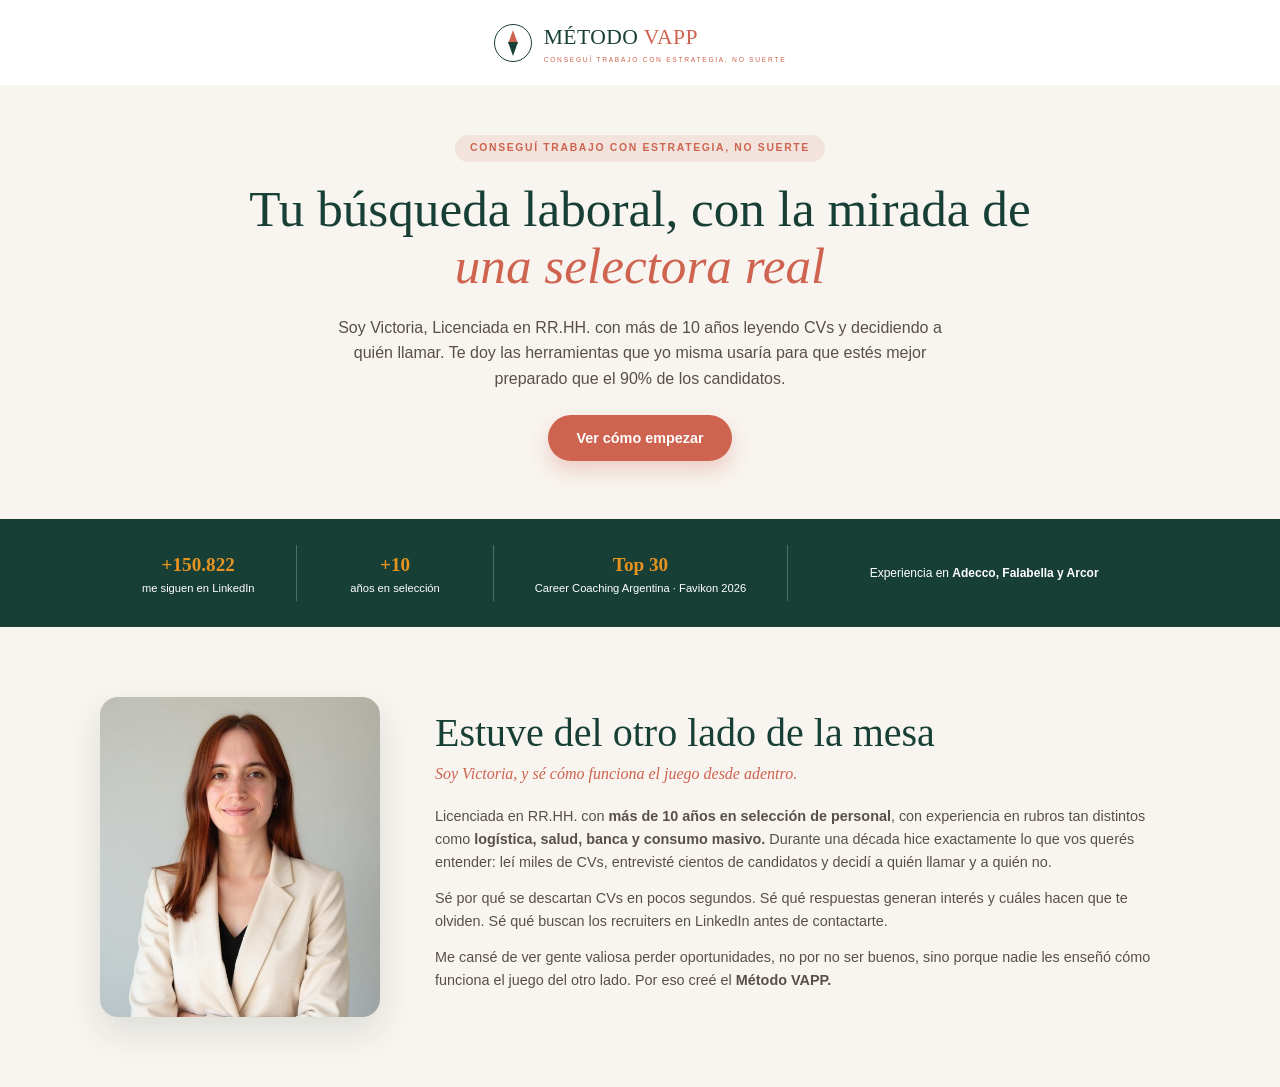
==== index.html @ a4cea8ba "Creo la primera estructura inicial y primera seccion de la landing" ====
<!DOCTYPE html>
<html lang="es">
<head>
    <meta charset="UTF-8">

    <meta
        name="viewport"
        content="width=device-width, initial-scale=1.0"
    >

    <meta
        name="description"
        content="Método VAPP: acompañamiento profesional para mejorar tu búsqueda laboral."
    >

    <title>Método VAPP</title>

    <link rel="stylesheet" href="styles.css">
</head>

<body>

    <!-- Encabezado -->
    <header class="header">
        <div class="container header__container">

            <a href="#" class="header__logo" aria-label="Ir al inicio">
                <div class="logo-icon" aria-hidden="true">
                    <span class="logo-icon__needle"></span>
                </div>

                <div class="logo-text">
                    <span class="logo-text__title">
                        MÉTODO <strong>VAPP</strong>
                    </span>

                    <span class="logo-text__subtitle">
                        Conseguí trabajo con estrategia, no suerte
                    </span>
                </div>
            </a>

        </div>
    </header>


    <main>

        <!-- Presentación principal -->
        <section class="hero">

            <div class="container hero__container">

                <span class="hero__eyebrow">
                    Conseguí trabajo con estrategia, no suerte
                </span>

                <h1 class="hero__title">
                    Tu búsqueda laboral, con la mirada de
                    <em>una selectora real</em>
                </h1>

                <p class="hero__description">
                    Soy Victoria, Licenciada en RR.HH. con más de 10 años
                    leyendo CVs y decidiendo a quién llamar. Te doy las
                    herramientas que yo misma usaría para que estés mejor
                    preparado que el 90% de los candidatos.
                </p>

                <a href="#servicios" class="button button--primary">
                    Ver cómo empezar
                </a>

            </div>

        </section>


        <!-- Estadísticas -->
        <section class="stats" aria-label="Experiencia y reconocimientos">

            <div class="container stats__container">

                <article class="stat">
                    <strong class="stat__value">+150.822</strong>

                    <span class="stat__label">
                        me siguen en LinkedIn
                    </span>
                </article>

                <article class="stat">
                    <strong class="stat__value">+10</strong>

                    <span class="stat__label">
                        años en selección
                    </span>
                </article>

                <article class="stat">
                    <strong class="stat__value">Top 30</strong>

                    <span class="stat__label">
                        Career Coaching Argentina · Favikon 2026
                    </span>
                </article>

                <article class="stat stat--companies">
                    <span class="stat__label">
                        Experiencia en
                        <strong>Adecco, Falabella y Arcor</strong>
                    </span>
                </article>

            </div>

        </section>


        <!-- Presentación personal -->
        <section class="about">

            <div class="container about__container">

                <div class="about__image-wrapper">
                    <img
                        src="img/victoria.jpg"
                        alt="Victoria, especialista en selección de personal"
                        class="about__image"
                    >
                </div>

                <div class="about__content">

                    <h2 class="section-title">
                        Estuve del otro lado de la mesa
                    </h2>

                    <p class="about__intro">
                        Soy Victoria, y sé cómo funciona el juego desde adentro.
                    </p>

                    <p>
                        Licenciada en RR.HH. con
                        <strong>más de 10 años en selección de personal</strong>,
                        con experiencia en rubros tan distintos como
                        <strong>
                            logística, salud, banca y consumo masivo.
                        </strong>
                        Durante una década hice exactamente lo que vos querés
                        entender: leí miles de CVs, entrevisté cientos de
                        candidatos y decidí a quién llamar y a quién no.
                    </p>

                    <p>
                        Sé por qué se descartan CVs en pocos segundos. Sé qué
                        respuestas generan interés y cuáles hacen que te
                        olviden. Sé qué buscan los recruiters en LinkedIn antes
                        de contactarte.
                    </p>

                    <p>
                        Me cansé de ver gente valiosa perder oportunidades, no
                        por no ser buenos, sino porque nadie les enseñó cómo
                        funciona el juego del otro lado. Por eso creé el
                        <strong>Método VAPP.</strong>
                    </p>

                </div>

            </div>

        </section>

    </main>

</body>
</html>
---- styles.css ----
/* ========================================
   VARIABLES GENERALES
======================================== */

:root {
    --color-background: #f8f4ef;
    --color-surface: #ffffff;
    --color-primary: #173f36;
    --color-secondary: #ce634f;
    --color-accent: #e79320;
    --color-text: #594f49;
    --color-soft: #f2e3dc;
    --color-border: #e7dbd2;

    --font-title: Georgia, "Times New Roman", serif;
    --font-body: Arial, Helvetica, sans-serif;

    --container-width: 1080px;

    --radius-small: 8px;
    --radius-medium: 18px;
}


/* ========================================
   RESET BÁSICO
======================================== */

* {
    box-sizing: border-box;
    margin: 0;
    padding: 0;
}

html {
    scroll-behavior: smooth;
}

body {
    background-color: var(--color-background);
    color: var(--color-text);
    font-family: var(--font-body);
    line-height: 1.6;
}

img {
    display: block;
    max-width: 100%;
}

a {
    color: inherit;
    text-decoration: none;
}


/* ========================================
   CONTENEDOR GENERAL
======================================== */

.container {
    width: min(90%, var(--container-width));
    margin-inline: auto;
}


/* ========================================
   HEADER
======================================== */

.header {
    background-color: var(--color-surface);
    padding: 20px 0;
}

.header__container {
    display: flex;
    justify-content: center;
}

.header__logo {
    display: flex;
    align-items: center;
    gap: 12px;
}

.logo-icon {
    position: relative;
    width: 38px;
    height: 38px;
    border: 1px solid var(--color-primary);
    border-radius: 50%;
}

.logo-icon::before,
.logo-icon::after {
    content: "";
    position: absolute;
    left: 50%;
    transform: translateX(-50%);
}

.logo-icon::before {
    top: 5px;
    width: 0;
    height: 0;
    border-right: 5px solid transparent;
    border-bottom: 14px solid var(--color-secondary);
    border-left: 5px solid transparent;
}

.logo-icon::after {
    bottom: 5px;
    width: 0;
    height: 0;
    border-top: 14px solid var(--color-primary);
    border-right: 5px solid transparent;
    border-left: 5px solid transparent;
}

.logo-text {
    display: flex;
    flex-direction: column;
}

.logo-text__title {
    color: var(--color-primary);
    font-family: var(--font-title);
    font-size: 1.35rem;
    letter-spacing: 0.02em;
}

.logo-text__title strong {
    color: var(--color-secondary);
    font-weight: normal;
}

.logo-text__subtitle {
    color: var(--color-secondary);
    font-size: 0.42rem;
    letter-spacing: 0.25em;
    text-transform: uppercase;
}


/* ========================================
   HERO
======================================== */

.hero {
    padding: 50px 0 58px;
    text-align: center;
}

.hero__container {
    display: flex;
    max-width: 850px;
    flex-direction: column;
    align-items: center;
}

.hero__eyebrow {
    display: inline-block;
    margin-bottom: 18px;
    padding: 5px 15px;
    border-radius: 999px;
    background-color: var(--color-soft);
    color: var(--color-secondary);
    font-size: 0.65rem;
    font-weight: bold;
    letter-spacing: 0.16em;
    text-transform: uppercase;
}

.hero__title {
    max-width: 850px;
    color: var(--color-primary);
    font-family: var(--font-title);
    font-size: clamp(2.1rem, 4vw, 3.2rem);
    font-weight: normal;
    line-height: 1.12;
}

.hero__title em {
    color: var(--color-secondary);
}

.hero__description {
    max-width: 640px;
    margin-top: 20px;
    font-size: 1rem;
}

.button {
    display: inline-flex;
    min-height: 46px;
    align-items: center;
    justify-content: center;
    margin-top: 24px;
    padding: 10px 27px;
    border: 1px solid transparent;
    border-radius: 999px;
    font-size: 0.9rem;
    font-weight: bold;
    transition:
        background-color 0.25s ease,
        color 0.25s ease,
        transform 0.25s ease,
        box-shadow 0.25s ease;
}

.button:hover {
    transform: translateY(-2px);
}

.button--primary {
    background-color: var(--color-secondary);
    box-shadow: 0 10px 20px rgb(206 99 79 / 25%);
    color: #ffffff;
}

.button--primary:hover {
    background-color: #b95340;
}


/* ========================================
   ESTADÍSTICAS
======================================== */

.stats {
    background-color: var(--color-primary);
    color: #ffffff;
    padding: 26px 0;
}

.stats__container {
    display: grid;
    align-items: center;
    grid-template-columns: 1fr 1fr 1.5fr 2fr;
}

.stat {
    display: flex;
    min-height: 56px;
    flex-direction: column;
    align-items: center;
    justify-content: center;
    padding-inline: 18px;
    text-align: center;
}

.stat + .stat {
    border-left: 1px solid rgb(255 255 255 / 25%);
}

.stat__value {
    color: var(--color-accent);
    font-family: var(--font-title);
    font-size: 1.2rem;
}

.stat__label {
    font-size: 0.7rem;
    line-height: 1.4;
}

.stat--companies .stat__label {
    font-size: 0.75rem;
}


/* ========================================
   PRESENTACIÓN PERSONAL
======================================== */

.about {
    padding: 70px 0;
}

.about__container {
    display: grid;
    align-items: center;
    grid-template-columns: 280px 1fr;
    gap: 55px;
}

.about__image-wrapper {
    overflow: hidden;
    border-radius: var(--radius-medium);
    box-shadow: 0 15px 35px rgb(23 63 54 / 12%);
}

.about__image {
    width: 100%;
    height: 320px;
    object-fit: cover;
}

.section-title {
    margin-bottom: 4px;
    color: var(--color-primary);
    font-family: var(--font-title);
    font-size: clamp(1.8rem, 4vw, 2.5rem);
    font-weight: normal;
    line-height: 1.2;
}

.about__intro {
    margin-bottom: 18px;
    color: var(--color-secondary);
    font-family: var(--font-title);
    font-size: 1rem;
    font-style: italic;
}

.about__content p:not(.about__intro) {
    margin-bottom: 13px;
    font-size: 0.9rem;
}


/* ========================================
   RESPONSIVE
======================================== */

@media (max-width: 850px) {
    .stats__container {
        grid-template-columns: repeat(2, 1fr);
    }

    .stat + .stat {
        border-left: none;
    }

    .stat:nth-child(even) {
        border-left: 1px solid rgb(255 255 255 / 25%);
    }

    .stat:nth-child(n + 3) {
        border-top: 1px solid rgb(255 255 255 / 25%);
    }

    .about__container {
        grid-template-columns: 220px 1fr;
        gap: 35px;
    }

    .about__image {
        height: 280px;
    }
}


@media (max-width: 650px) {
    .header {
        padding: 16px 0;
    }

    .hero {
        padding: 42px 0 50px;
    }

    .hero__title {
        font-size: 2.35rem;
    }

    .hero__description {
        font-size: 0.95rem;
    }

    .stats__container {
        grid-template-columns: 1fr;
    }

    .stat {
        padding: 18px 10px;
    }

    .stat:nth-child(even),
    .stat + .stat {
        border-left: none;
    }

    .stat:nth-child(n + 2) {
        border-top: 1px solid rgb(255 255 255 / 25%);
    }

    .about {
        padding: 55px 0;
    }

    .about__container {
        grid-template-columns: 1fr;
        gap: 30px;
    }

    .about__image-wrapper {
        width: min(100%, 320px);
        margin-inline: auto;
    }

    .about__image {
        height: 360px;
    }

    .about__content {
        text-align: left;
    }
}


@media (max-width: 420px) {
    .logo-text__title {
        font-size: 1.1rem;
    }

    .logo-text__subtitle {
        max-width: 220px;
        font-size: 0.35rem;
    }

    .hero__eyebrow {
        font-size: 0.55rem;
        letter-spacing: 0.1em;
    }

    .hero__title {
        font-size: 2rem;
    }

    .about__image {
        height: 320px;
    }
}
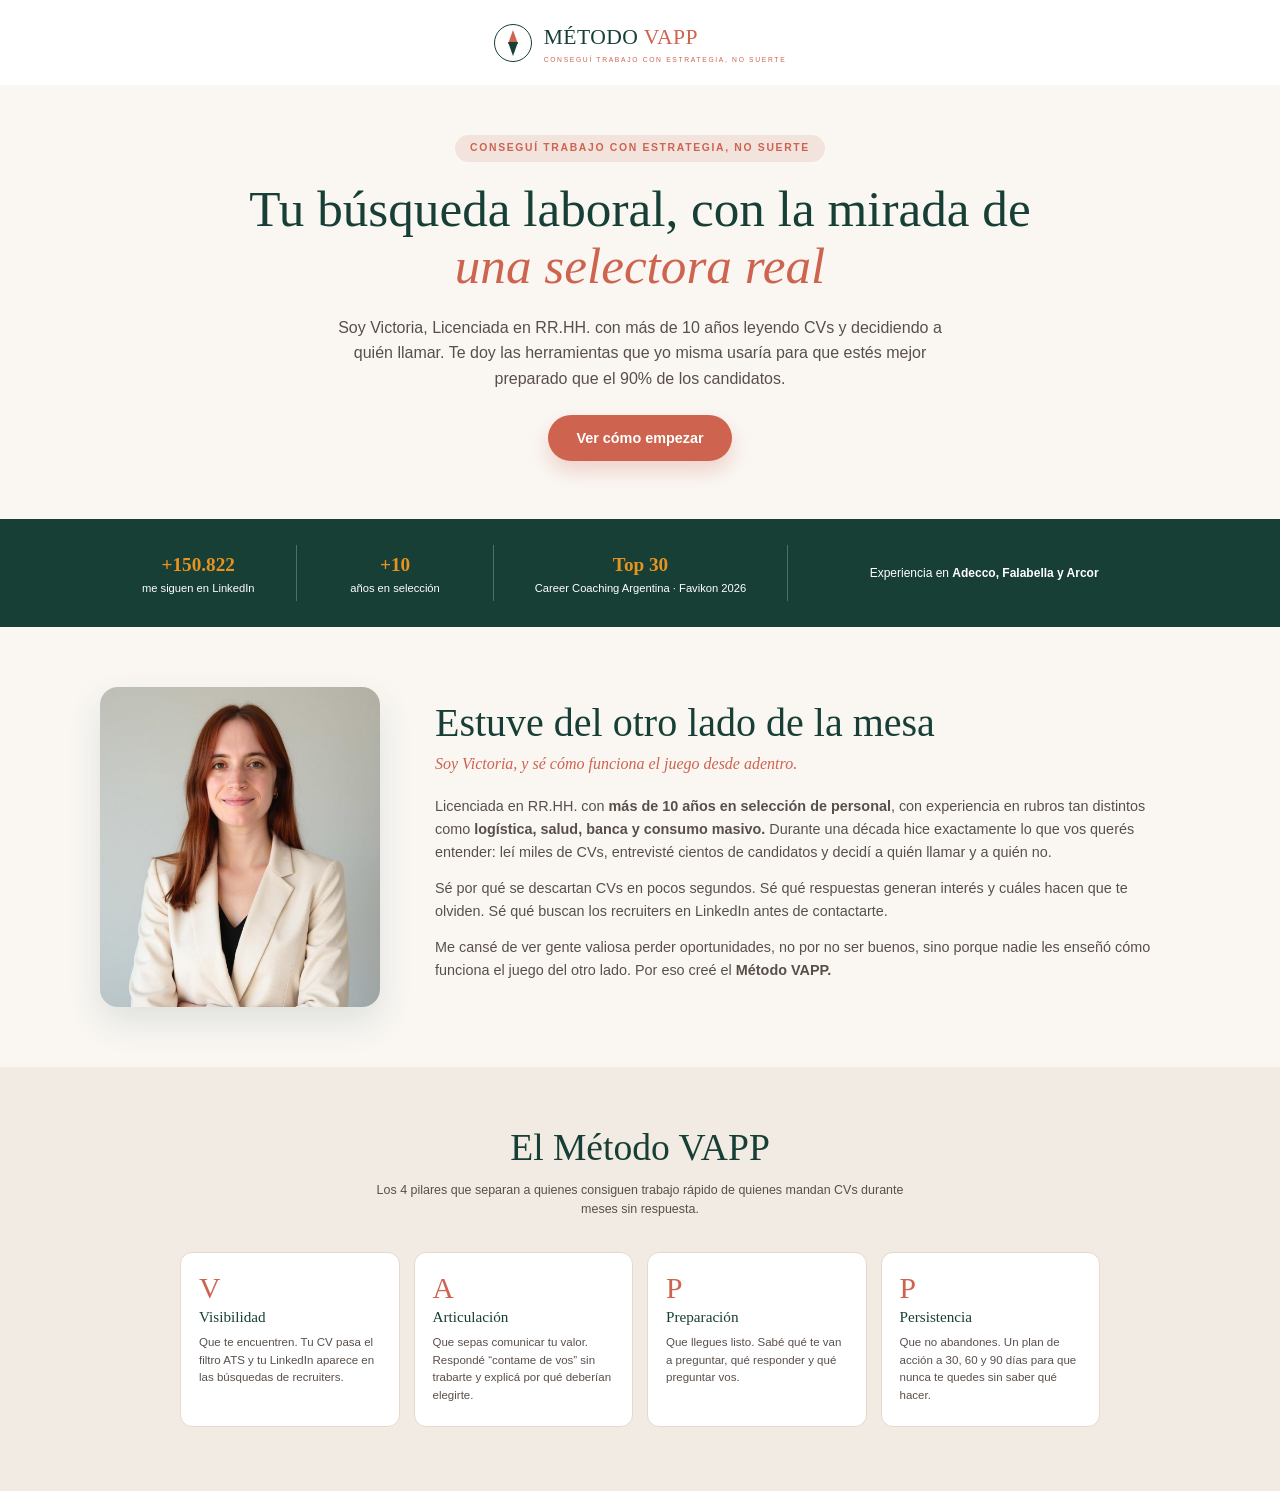
==== commit 4abceb43: "agrego seccion de METODO VAPP y ajusto estilos" ====
--- a/index.html
+++ b/index.html
@@ -172,6 +172,100 @@
 
         </section>
 
+        <!-- Método VAPP -->
+<section class="method">
+
+    <div class="container">
+
+        <div class="method__header">
+
+            <h2 class="section-title">
+                El Método VAPP
+            </h2>
+
+            <p class="method__description">
+                Los 4 pilares que separan a quienes consiguen trabajo
+                rápido de quienes mandan CVs durante meses sin respuesta.
+            </p>
+
+        </div>
+
+        <div class="method__grid">
+
+            <article class="method-card">
+
+                <span class="method-card__letter">
+                    V
+                </span>
+
+                <h3 class="method-card__title">
+                    Visibilidad
+                </h3>
+
+                <p class="method-card__text">
+                    Que te encuentren. Tu CV pasa el filtro ATS y tu
+                    LinkedIn aparece en las búsquedas de recruiters.
+                </p>
+
+            </article>
+
+            <article class="method-card">
+
+                <span class="method-card__letter">
+                    A
+                </span>
+
+                <h3 class="method-card__title">
+                    Articulación
+                </h3>
+
+                <p class="method-card__text">
+                    Que sepas comunicar tu valor. Respondé “contame de vos”
+                    sin trabarte y explicá por qué deberían elegirte.
+                </p>
+
+            </article>
+
+            <article class="method-card">
+
+                <span class="method-card__letter">
+                    P
+                </span>
+
+                <h3 class="method-card__title">
+                    Preparación
+                </h3>
+
+                <p class="method-card__text">
+                    Que llegues listo. Sabé qué te van a preguntar,
+                    qué responder y qué preguntar vos.
+                </p>
+
+            </article>
+
+            <article class="method-card">
+
+                <span class="method-card__letter">
+                    P
+                </span>
+
+                <h3 class="method-card__title">
+                    Persistencia
+                </h3>
+
+                <p class="method-card__text">
+                    Que no abandones. Un plan de acción a 30, 60 y 90 días
+                    para que nunca te quedes sin saber qué hacer.
+                </p>
+
+            </article>
+
+        </div>
+
+    </div>
+
+</section>
+
     </main>
 
 </body>
--- a/styles.css
+++ b/styles.css
@@ -3,7 +3,8 @@
 ======================================== */
 
 :root {
-    --color-background: #f8f4ef;
+    --color-background: #faf7f3;
+    --color-section: #f2ebe3;
     --color-surface: #ffffff;
     --color-primary: #173f36;
     --color-secondary: #ce634f;
@@ -275,7 +276,8 @@
 ======================================== */
 
 .about {
-    padding: 70px 0;
+    padding: 60px 0;
+    background-color: var(--color-background);
 }
 
 .about__container {
@@ -319,13 +321,90 @@
     font-size: 0.9rem;
 }
 
-
+/* ========================================
+   MÉTODO VAPP
+======================================== */
+
+.method {
+    padding: 58px 0 64px;
+    background-color: var(--color-section);
+}
+
+.method__header {
+    max-width: 650px;
+    margin: 0 auto 32px;
+    text-align: center;
+}
+
+.method__header .section-title {
+    margin-bottom: 10px;
+    font-size: clamp(1.8rem, 3vw, 2.35rem);
+}
+
+.method__description {
+    max-width: 560px;
+    margin-inline: auto;
+    color: var(--color-text);
+    font-size: 0.78rem;
+    line-height: 1.6;
+}
+
+.method__grid {
+    display: grid;
+    max-width: 920px;
+    margin-inline: auto;
+    grid-template-columns: repeat(4, 1fr);
+    gap: 14px;
+}
+
+.method-card {
+    min-height: 170px;
+    padding: 21px 18px;
+    border: 1px solid #e5d8cf;
+    border-radius: 12px;
+    background-color: #ffffff;
+    text-align: left;
+    transition:
+        transform 0.25s ease,
+        box-shadow 0.25s ease,
+        border-color 0.25s ease;
+}
+
+.method-card:hover {
+    transform: translateY(-4px);
+    border-color: #d7bdb2;
+    box-shadow: 0 12px 25px rgb(23 63 54 / 8%);
+}
+
+.method-card__letter {
+    display: block;
+    margin-bottom: 3px;
+    color: var(--color-secondary);
+    font-family: var(--font-title);
+    font-size: 1.85rem;
+    line-height: 1;
+}
+
+.method-card__title {
+    margin-bottom: 7px;
+    color: var(--color-primary);
+    font-family: var(--font-title);
+    font-size: 0.95rem;
+    font-weight: normal;
+    line-height: 1.3;
+}
+
+.method-card__text {
+    color: var(--color-text);
+    font-size: 0.72rem;
+    line-height: 1.55;
+}
 /* ========================================
    RESPONSIVE
 ======================================== */
 
 @media (max-width: 850px) {
-    .stats__container {
+   .stats__container {
         grid-template-columns: repeat(2, 1fr);
     }
 
@@ -349,11 +428,15 @@
     .about__image {
         height: 280px;
     }
+
+    .method__grid {
+        grid-template-columns: repeat(2, 1fr);
+    }
 }
 
 
 @media (max-width: 650px) {
-    .header {
+  .header {
         padding: 16px 0;
     }
 
@@ -387,7 +470,7 @@
     }
 
     .about {
-        padding: 55px 0;
+        padding: 50px 0;
     }
 
     .about__container {
@@ -404,8 +487,21 @@
         height: 360px;
     }
 
-    .about__content {
-        text-align: left;
+    .method {
+        padding: 52px 0;
+    }
+
+    .method__header {
+        margin-bottom: 28px;
+    }
+
+    .method__grid {
+        grid-template-columns: 1fr;
+    }
+
+    .method-card {
+        min-height: auto;
+        padding: 22px 20px;
     }
 }
 
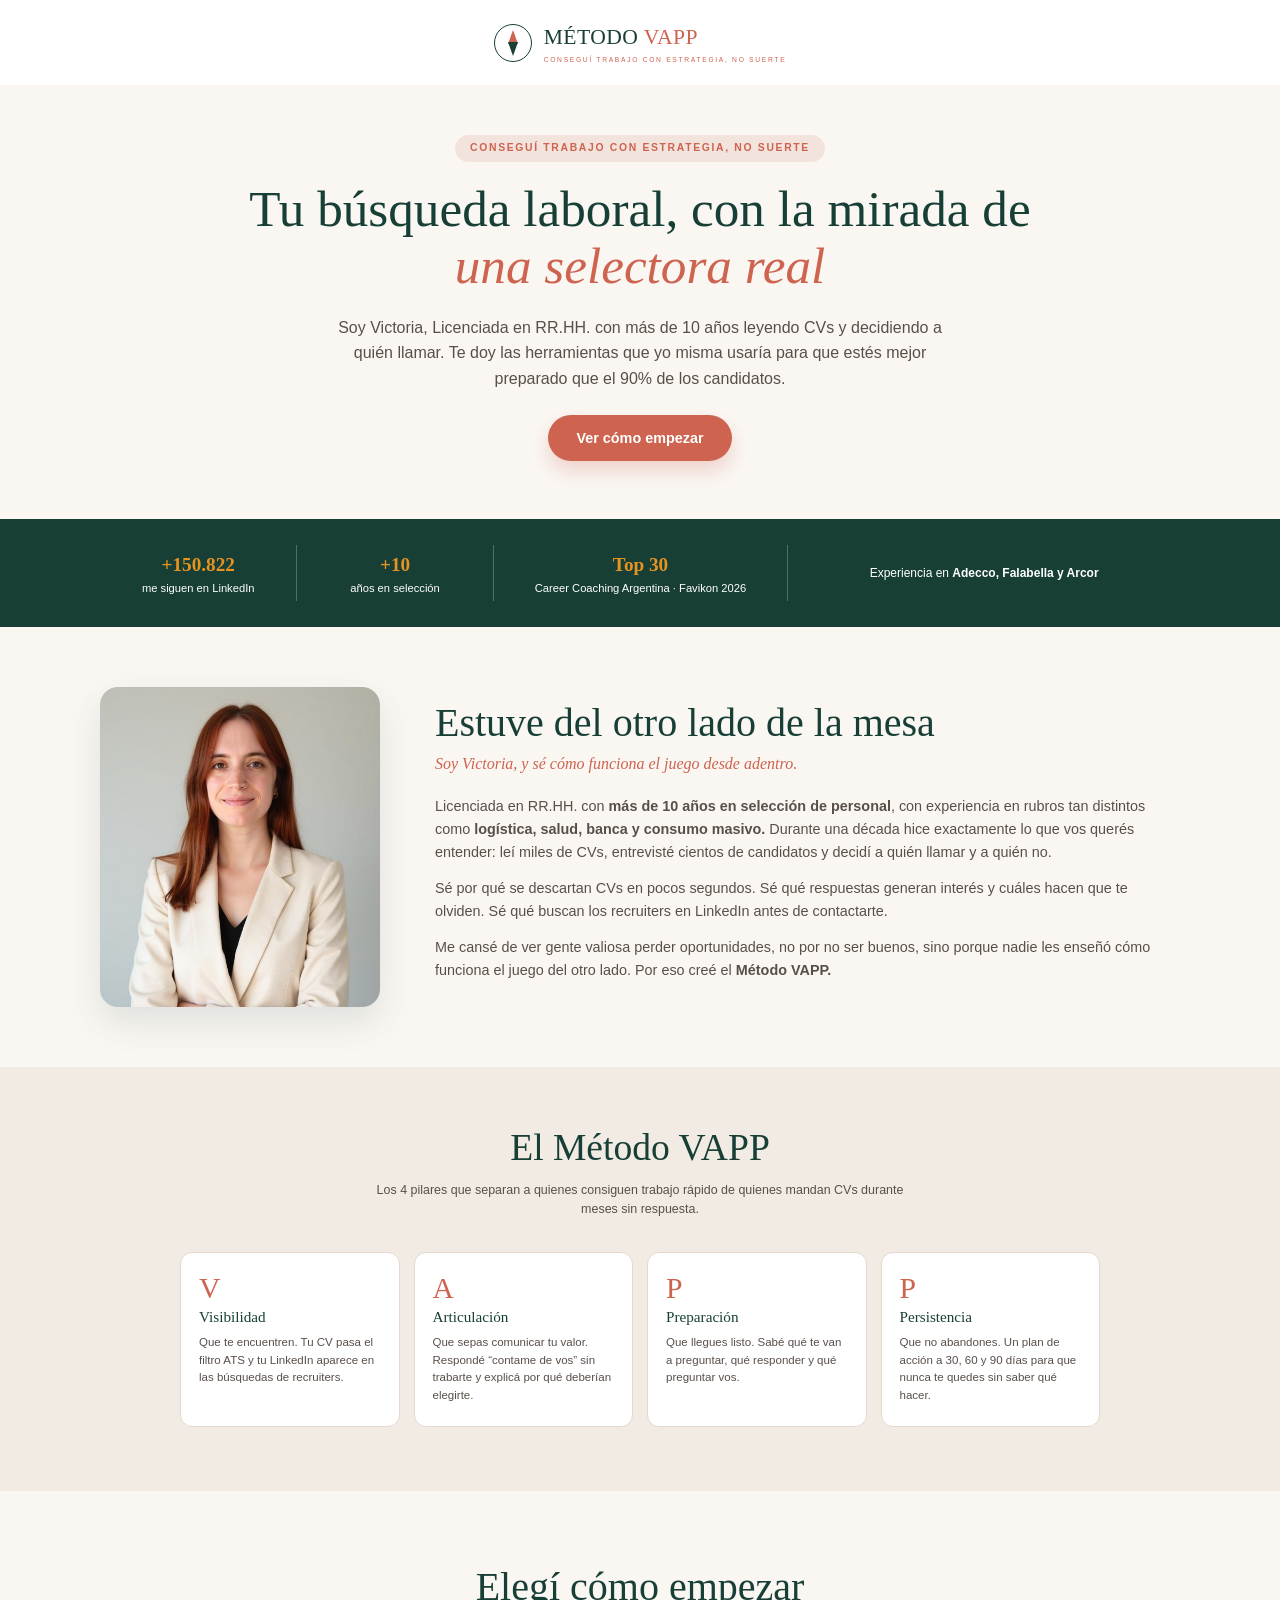
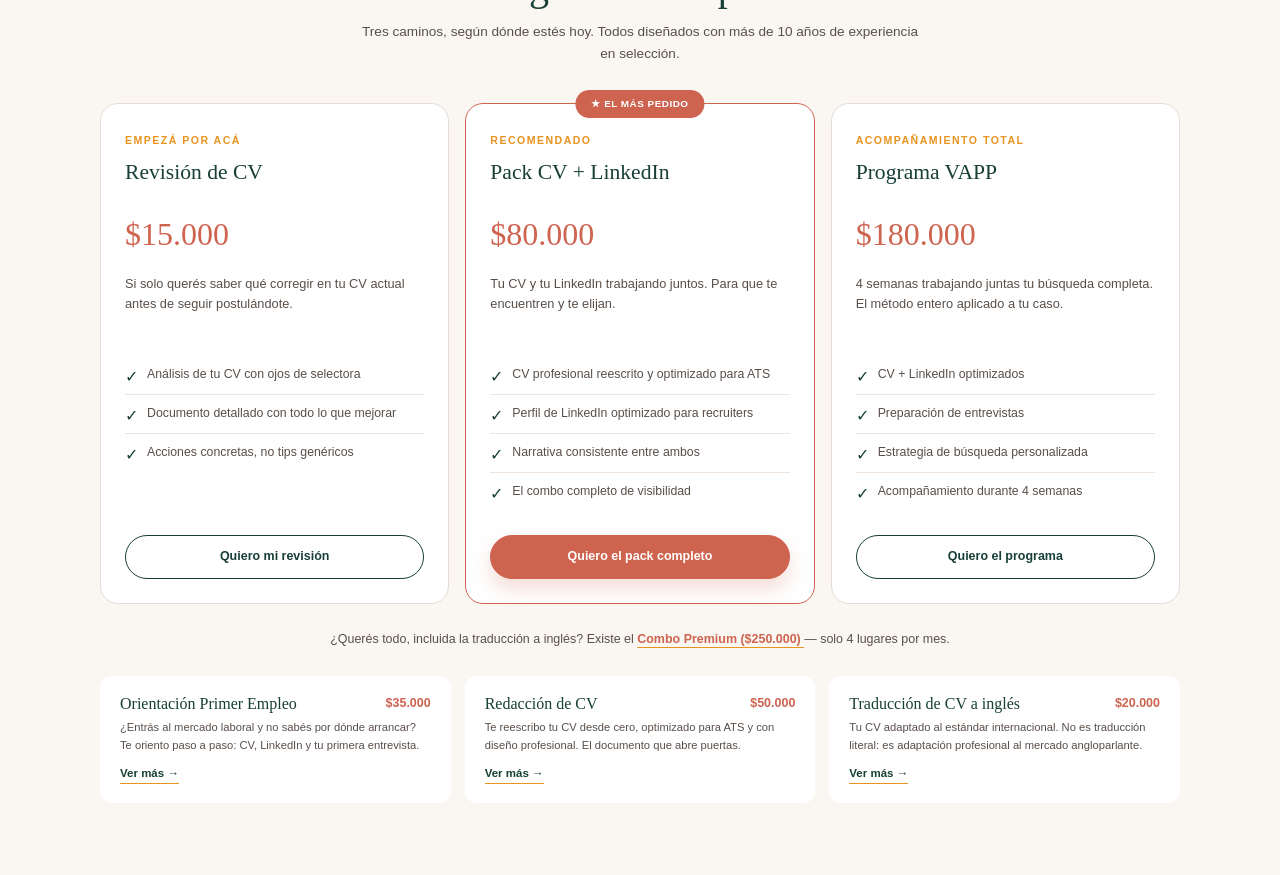
==== commit 67fb4c20: "Agrego seccion de servicios, precios" ====
--- a/index.html
+++ b/index.html
@@ -266,6 +266,287 @@
 
 </section>
 
+<!-- ========================================
+     SERVICIOS
+========================================= -->
+
+<section class="services" id="servicios">
+
+    <div class="container">
+
+        <!-- Encabezado de la sección -->
+        <header class="services__header">
+
+            <h2 class="section-title">
+                Elegí cómo empezar
+            </h2>
+
+            <p class="services__description">
+                Tres caminos, según dónde estés hoy. Todos diseñados con
+                más de 10 años de experiencia en selección.
+            </p>
+
+        </header>
+
+
+        <!-- Tarjetas principales -->
+        <div class="services__grid">
+
+            <!-- Servicio 1 -->
+            <article class="service-card">
+
+                <span class="service-card__eyebrow">
+                    Empezá por acá
+                </span>
+
+                <h3 class="service-card__title">
+                    Revisión de CV
+                </h3>
+
+                <p class="service-card__price">
+                    $15.000
+                </p>
+
+                <p class="service-card__description">
+                    Si solo querés saber qué corregir en tu CV actual
+                    antes de seguir postulándote.
+                </p>
+
+                <ul class="service-card__features">
+
+                    <li>
+                        Análisis de tu CV con ojos de selectora
+                    </li>
+
+                    <li>
+                        Documento detallado con todo lo que mejorar
+                    </li>
+
+                    <li>
+                        Acciones concretas, no tips genéricos
+                    </li>
+
+                </ul>
+
+                <a
+                    href="#"
+                    class="service-card__button service-card__button--outline"
+                >
+                    Quiero mi revisión
+                </a>
+
+            </article>
+
+
+            <!-- Servicio destacado -->
+            <article class="service-card service-card--featured">
+
+                <span class="service-card__badge">
+                    ★ El más pedido
+                </span>
+
+                <span class="service-card__eyebrow">
+                    Recomendado
+                </span>
+
+                <h3 class="service-card__title">
+                    Pack CV + LinkedIn
+                </h3>
+
+                <p class="service-card__price">
+                    $80.000
+                </p>
+
+                <p class="service-card__description">
+                    Tu CV y tu LinkedIn trabajando juntos. Para que
+                    te encuentren y te elijan.
+                </p>
+
+                <ul class="service-card__features">
+
+                    <li>
+                        CV profesional reescrito y optimizado para ATS
+                    </li>
+
+                    <li>
+                        Perfil de LinkedIn optimizado para recruiters
+                    </li>
+
+                    <li>
+                        Narrativa consistente entre ambos
+                    </li>
+
+                    <li>
+                        El combo completo de visibilidad
+                    </li>
+
+                </ul>
+
+                <a
+                    href="#"
+                    class="service-card__button service-card__button--primary"
+                >
+                    Quiero el pack completo
+                </a>
+
+            </article>
+
+
+            <!-- Servicio 3 -->
+            <article class="service-card">
+
+                <span class="service-card__eyebrow">
+                    Acompañamiento total
+                </span>
+
+                <h3 class="service-card__title">
+                    Programa VAPP
+                </h3>
+
+                <p class="service-card__price">
+                    $180.000
+                </p>
+
+                <p class="service-card__description">
+                    4 semanas trabajando juntas tu búsqueda completa.
+                    El método entero aplicado a tu caso.
+                </p>
+
+                <ul class="service-card__features">
+
+                    <li>
+                        CV + LinkedIn optimizados
+                    </li>
+
+                    <li>
+                        Preparación de entrevistas
+                    </li>
+
+                    <li>
+                        Estrategia de búsqueda personalizada
+                    </li>
+
+                    <li>
+                        Acompañamiento durante 4 semanas
+                    </li>
+
+                </ul>
+
+                <a
+                    href="#"
+                    class="service-card__button service-card__button--outline"
+                >
+                    Quiero el programa
+                </a>
+
+            </article>
+
+        </div>
+
+
+        <!-- Aviso de combo premium -->
+        <p class="services__premium">
+            ¿Querés todo, incluida la traducción a inglés?
+            Existe el
+
+            <a href="#">
+                Combo Premium ($250.000)
+            </a>
+
+            — solo 4 lugares por mes.
+        </p>
+
+
+        <!-- Servicios secundarios -->
+        <div class="secondary-services">
+
+            <!-- Servicio secundario 1 -->
+            <article class="secondary-service">
+
+                <div class="secondary-service__header">
+
+                    <h3 class="secondary-service__title">
+                        Orientación Primer Empleo
+                    </h3>
+
+                    <span class="secondary-service__price">
+                        $35.000
+                    </span>
+
+                </div>
+
+                <p class="secondary-service__description">
+                    ¿Entrás al mercado laboral y no sabés por dónde
+                    arrancar? Te oriento paso a paso: CV, LinkedIn y
+                    tu primera entrevista.
+                </p>
+
+                <a href="#" class="secondary-service__link">
+                    Ver más →
+                </a>
+
+            </article>
+
+
+            <!-- Servicio secundario 2 -->
+            <article class="secondary-service">
+
+                <div class="secondary-service__header">
+
+                    <h3 class="secondary-service__title">
+                        Redacción de CV
+                    </h3>
+
+                    <span class="secondary-service__price">
+                        $50.000
+                    </span>
+
+                </div>
+
+                <p class="secondary-service__description">
+                    Te reescribo tu CV desde cero, optimizado para ATS
+                    y con diseño profesional. El documento que abre puertas.
+                </p>
+
+                <a href="#" class="secondary-service__link">
+                    Ver más →
+                </a>
+
+            </article>
+
+
+            <!-- Servicio secundario 3 -->
+            <article class="secondary-service">
+
+                <div class="secondary-service__header">
+
+                    <h3 class="secondary-service__title">
+                        Traducción de CV a inglés
+                    </h3>
+
+                    <span class="secondary-service__price">
+                        $20.000
+                    </span>
+
+                </div>
+
+                <p class="secondary-service__description">
+                    Tu CV adaptado al estándar internacional. No es
+                    traducción literal: es adaptación profesional al
+                    mercado angloparlante.
+                </p>
+
+                <a href="#" class="secondary-service__link">
+                    Ver más →
+                </a>
+
+            </article>
+
+        </div>
+
+    </div>
+
+</section>
     </main>
 
 </body>
--- a/styles.css
+++ b/styles.css
@@ -399,6 +399,228 @@
     font-size: 0.72rem;
     line-height: 1.55;
 }
+
+/* ========================================
+   SERVICIOS
+======================================== */
+
+.services {
+    padding: 72px 0;
+    background-color: var(--color-background);
+}
+
+.services__header {
+    max-width: 680px;
+    margin: 0 auto 38px;
+    text-align: center;
+}
+
+.services__description {
+    max-width: 560px;
+    margin: 10px auto 0;
+    font-size: 0.85rem;
+    line-height: 1.6;
+}
+
+.services__grid {
+    display: grid;
+    grid-template-columns: repeat(3, 1fr);
+    gap: 16px;
+    align-items: stretch;
+}
+
+.service-card {
+    position: relative;
+    display: flex;
+    min-height: 440px;
+    flex-direction: column;
+    padding: 28px 24px 24px;
+    border: 1px solid var(--color-border);
+    border-radius: 18px;
+    background-color: var(--color-surface);
+}
+
+.service-card--featured {
+    border-color: var(--color-secondary);
+}
+
+.service-card__badge {
+    position: absolute;
+    top: -14px;
+    left: 50%;
+    padding: 6px 16px;
+    transform: translateX(-50%);
+    border-radius: 999px;
+    background-color: var(--color-secondary);
+    color: #ffffff;
+    font-size: 0.62rem;
+    font-weight: bold;
+    letter-spacing: 0.05em;
+    text-transform: uppercase;
+    white-space: nowrap;
+}
+
+.service-card__eyebrow {
+    margin-bottom: 6px;
+    color: var(--color-accent);
+    font-size: 0.66rem;
+    font-weight: bold;
+    letter-spacing: 0.14em;
+    text-transform: uppercase;
+}
+
+.service-card__title {
+    color: var(--color-primary);
+    font-family: var(--font-title);
+    font-size: 1.35rem;
+    font-weight: normal;
+}
+
+.service-card__price {
+    margin: 20px 0 14px;
+    color: var(--color-secondary);
+    font-family: var(--font-title);
+    font-size: 2rem;
+}
+
+.service-card__description {
+    min-height: 64px;
+    margin-bottom: 18px;
+    font-size: 0.8rem;
+    line-height: 1.55;
+}
+
+.service-card__features {
+    margin: 0 0 24px;
+    padding: 0;
+    list-style: none;
+}
+
+.service-card__features li {
+    position: relative;
+    padding: 10px 0 10px 22px;
+    border-bottom: 1px solid #eee4dc;
+    font-size: 0.77rem;
+    line-height: 1.45;
+}
+
+.service-card__features li:last-child {
+    border-bottom: none;
+}
+
+.service-card__features li::before {
+    content: "✓";
+    position: absolute;
+    top: 9px;
+    left: 0;
+    color: var(--color-primary);
+    font-size: 1rem;
+}
+
+.service-card__button {
+    display: flex;
+    min-height: 44px;
+    align-items: center;
+    justify-content: center;
+    margin-top: auto;
+    padding: 10px 18px;
+    border: 1px solid var(--color-primary);
+    border-radius: 999px;
+    font-size: 0.78rem;
+    font-weight: bold;
+    transition:
+        transform 0.2s ease,
+        background-color 0.2s ease,
+        color 0.2s ease;
+}
+
+.service-card__button:hover {
+    transform: translateY(-2px);
+}
+
+.service-card__button--outline {
+    background-color: transparent;
+    color: var(--color-primary);
+}
+
+.service-card__button--outline:hover {
+    background-color: var(--color-primary);
+    color: #ffffff;
+}
+
+.service-card__button--primary {
+    border-color: var(--color-secondary);
+    background-color: var(--color-secondary);
+    color: #ffffff;
+    box-shadow: 0 10px 20px rgb(206 99 79 / 22%);
+}
+
+.service-card__button--primary:hover {
+    background-color: #b95340;
+}
+
+.services__premium {
+    margin: 26px auto;
+    text-align: center;
+    font-size: 0.78rem;
+}
+
+.services__premium a {
+    color: var(--color-secondary);
+    font-weight: bold;
+    text-decoration: underline;
+    text-decoration-color: var(--color-accent);
+    text-underline-offset: 4px;
+}
+
+.secondary-services {
+    display: grid;
+    grid-template-columns: repeat(3, 1fr);
+    gap: 14px;
+}
+
+.secondary-service {
+    padding: 18px 20px;
+    border-radius: 12px;
+    background-color: var(--color-surface);
+}
+
+.secondary-service__header {
+    display: flex;
+    align-items: flex-start;
+    justify-content: space-between;
+    gap: 12px;
+}
+
+.secondary-service__title {
+    color: var(--color-primary);
+    font-family: var(--font-title);
+    font-size: 1rem;
+    font-weight: normal;
+    line-height: 1.3;
+}
+
+.secondary-service__price {
+    color: var(--color-secondary);
+    font-size: 0.78rem;
+    font-weight: bold;
+    white-space: nowrap;
+}
+
+.secondary-service__description {
+    margin-top: 5px;
+    font-size: 0.7rem;
+    line-height: 1.55;
+}
+
+.secondary-service__link {
+    display: inline-block;
+    margin-top: 10px;
+    border-bottom: 1px solid var(--color-accent);
+    color: var(--color-primary);
+    font-size: 0.72rem;
+    font-weight: bold;
+}
 /* ========================================
    RESPONSIVE
 ======================================== */
@@ -432,6 +654,17 @@
     .method__grid {
         grid-template-columns: repeat(2, 1fr);
     }
+    .services__grid {
+    grid-template-columns: 1fr;
+}
+
+.service-card {
+    min-height: auto;
+}
+
+.secondary-services {
+    grid-template-columns: 1fr;
+}
 }
 
 
@@ -503,6 +736,17 @@
         min-height: auto;
         padding: 22px 20px;
     }
+    .services {
+    padding: 56px 0;
+}
+
+.services__header {
+    margin-bottom: 30px;
+}
+
+.service-card {
+    padding: 26px 20px 22px;
+    }
 }
 
 
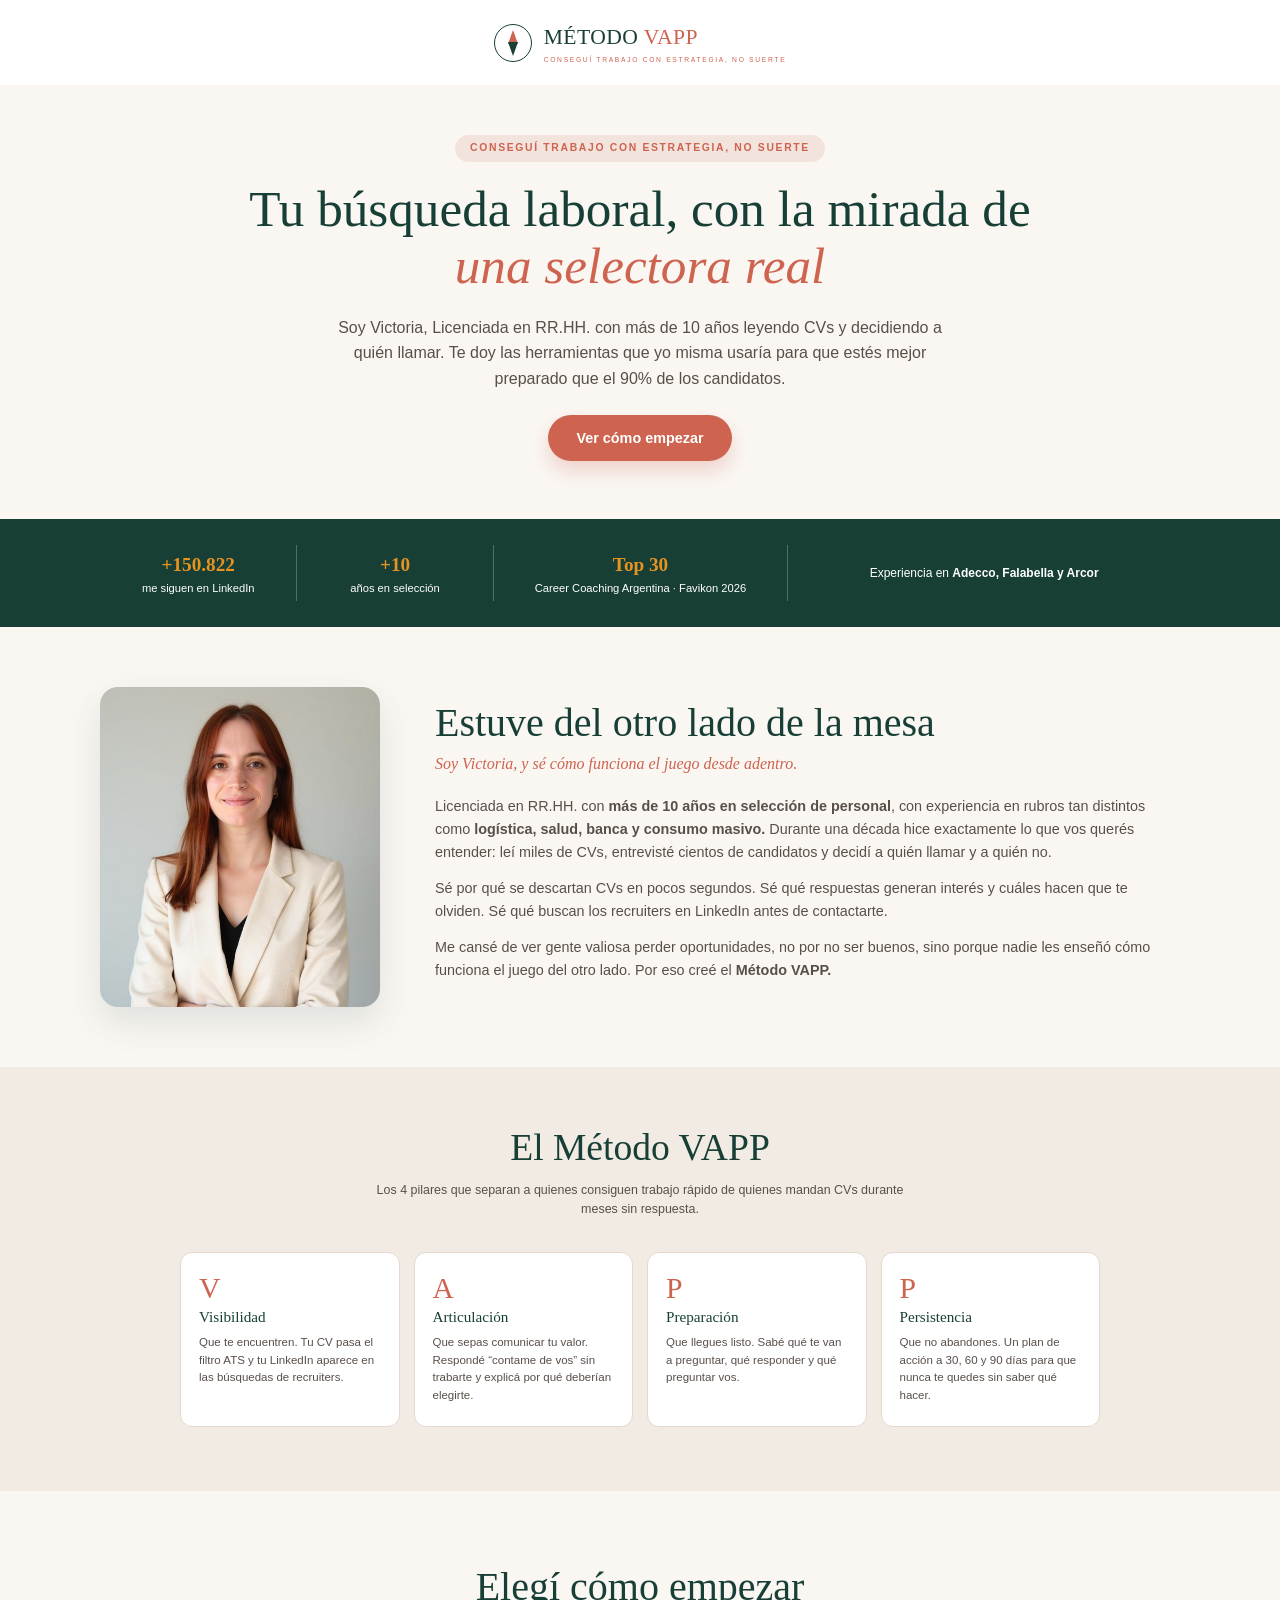
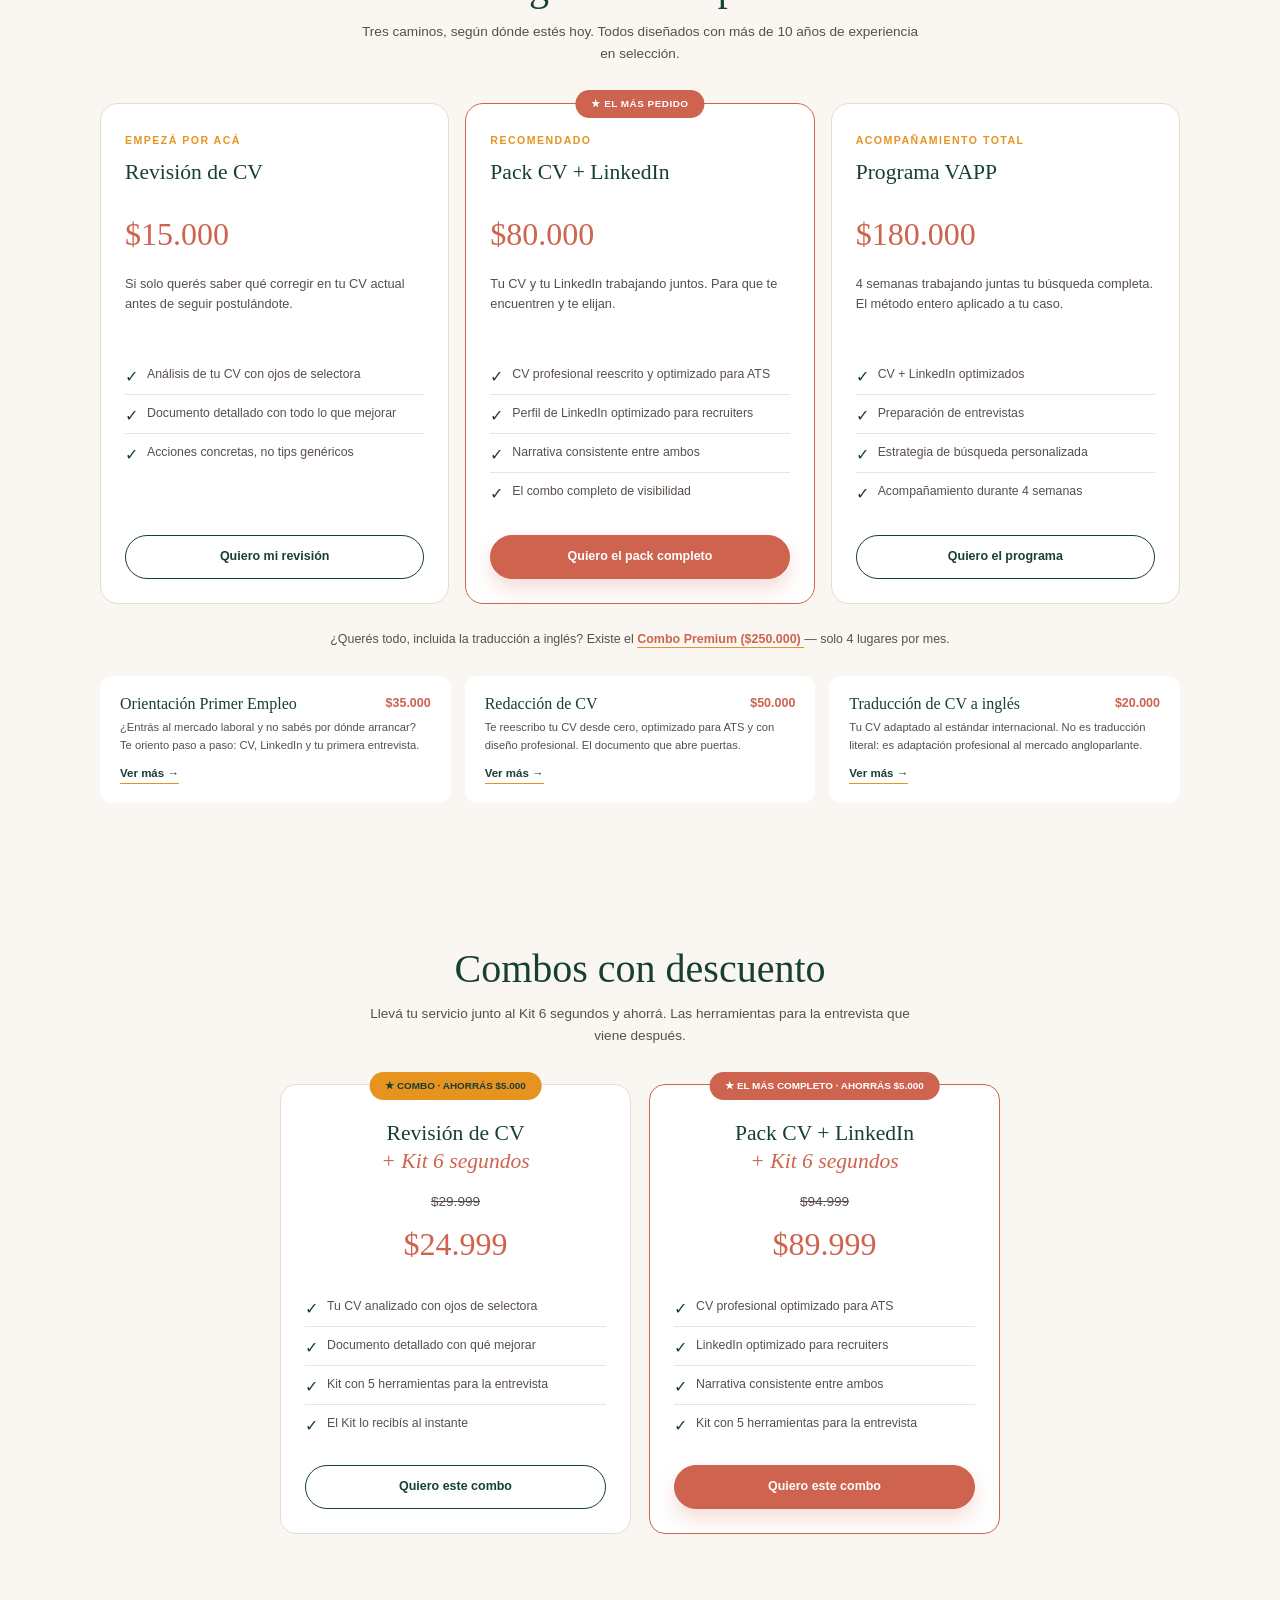
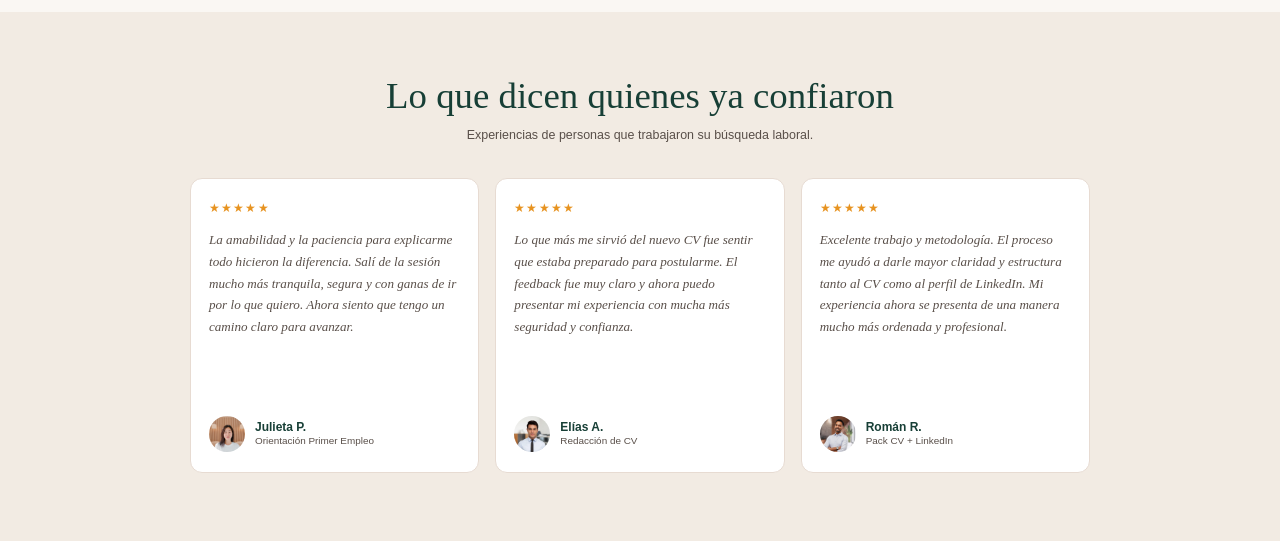
==== commit 2dee7c82: "agrego seccion de testimonios con fotos de los clientes" ====
--- a/index.html
+++ b/index.html
@@ -547,6 +547,235 @@
     </div>
 
 </section>
+
+<!-- ========================================
+     COMBOS CON DESCUENTO
+========================================= -->
+
+<section class="combos">
+
+    <div class="container">
+
+        <header class="combos__header">
+
+            <h2 class="section-title">
+                Combos con descuento
+            </h2>
+
+            <p class="combos__description">
+                Llevá tu servicio junto al Kit 6 segundos y ahorrá.
+                Las herramientas para la entrevista que viene después.
+            </p>
+
+        </header>
+
+        <div class="combos__grid">
+
+            <!-- Combo 1 -->
+            <article class="combo-card">
+
+                <span class="combo-card__badge combo-card__badge--yellow">
+                    ★ Combo · Ahorrás $5.000
+                </span>
+
+                <h3 class="combo-card__title">
+                    Revisión de CV
+                    <em>+ Kit 6 segundos</em>
+                </h3>
+
+                <p class="combo-card__old-price">
+                    $29.999
+                </p>
+
+                <p class="combo-card__price">
+                    $24.999
+                </p>
+
+                <ul class="combo-card__features">
+                    <li>Tu CV analizado con ojos de selectora</li>
+                    <li>Documento detallado con qué mejorar</li>
+                    <li>Kit con 5 herramientas para la entrevista</li>
+                    <li>El Kit lo recibís al instante</li>
+                </ul>
+
+                <a
+                    href="#"
+                    class="combo-card__button combo-card__button--outline"
+                >
+                    Quiero este combo
+                </a>
+
+            </article>
+
+
+            <!-- Combo 2 -->
+            <article class="combo-card combo-card--featured">
+
+                <span class="combo-card__badge combo-card__badge--coral">
+                    ★ El más completo · Ahorrás $5.000
+                </span>
+
+                <h3 class="combo-card__title">
+                    Pack CV + LinkedIn
+                    <em>+ Kit 6 segundos</em>
+                </h3>
+
+                <p class="combo-card__old-price">
+                    $94.999
+                </p>
+
+                <p class="combo-card__price">
+                    $89.999
+                </p>
+
+                <ul class="combo-card__features">
+                    <li>CV profesional optimizado para ATS</li>
+                    <li>LinkedIn optimizado para recruiters</li>
+                    <li>Narrativa consistente entre ambos</li>
+                    <li>Kit con 5 herramientas para la entrevista</li>
+                </ul>
+
+                <a
+                    href="#"
+                    class="combo-card__button combo-card__button--primary"
+                >
+                    Quiero este combo
+                </a>
+
+            </article>
+
+        </div>
+
+    </div>
+
+</section>
+
+<!-- ========================================
+     TESTIMONIOS
+========================================= -->
+
+<section class="testimonials">
+
+    <div class="container">
+
+        <header class="testimonials__header">
+
+            <h2 class="section-title">
+                Lo que dicen quienes ya confiaron
+            </h2>
+
+            <p class="testimonials__description">
+                Experiencias de personas que trabajaron su búsqueda laboral.
+            </p>
+
+        </header>
+
+
+        <div class="testimonials__grid">
+
+            <!-- Testimonio 1 -->
+            <article class="testimonial-card">
+
+                <div class="testimonial-card__stars" aria-label="5 estrellas">
+                    ★★★★★
+                </div>
+
+                <p class="testimonial-card__text">
+                    La amabilidad y la paciencia para explicarme todo
+                    hicieron la diferencia. Salí de la sesión mucho más
+                    tranquila, segura y con ganas de ir por lo que quiero.
+                    Ahora siento que tengo un camino claro para avanzar.
+                </p>
+
+                <div class="testimonial-card__person">
+
+                    <div class="testimonial-card__avatar">
+                        <img
+                            src="img/testimonios/julieta-p.jpg"
+                            alt="Julieta P."
+                        >
+                    </div>
+
+                    <div class="testimonial-card__info">
+                        <strong>Julieta P.</strong>
+                        <span>Orientación Primer Empleo</span>
+                    </div>
+
+                </div>
+
+            </article>
+
+
+            <!-- Testimonio 2 -->
+            <article class="testimonial-card">
+
+                <div class="testimonial-card__stars" aria-label="5 estrellas">
+                    ★★★★★
+                </div>
+
+                <p class="testimonial-card__text">
+                    Lo que más me sirvió del nuevo CV fue sentir que estaba
+                    preparado para postularme. El feedback fue muy claro y
+                    ahora puedo presentar mi experiencia con mucha más
+                    seguridad y confianza.
+                </p>
+
+                <div class="testimonial-card__person">
+
+                    <div class="testimonial-card__avatar">
+                        <img
+                            src="img/testimonios/elias-a.webp"
+                            alt="Elías A."
+                        >
+                    </div>
+
+                    <div class="testimonial-card__info">
+                        <strong>Elías A.</strong>
+                        <span>Redacción de CV</span>
+                    </div>
+
+                </div>
+
+            </article>
+
+
+            <!-- Testimonio 3 -->
+            <article class="testimonial-card">
+
+                <div class="testimonial-card__stars" aria-label="5 estrellas">
+                    ★★★★★
+                </div>
+
+                <p class="testimonial-card__text">
+                    Excelente trabajo y metodología. El proceso me ayudó
+                    a darle mayor claridad y estructura tanto al CV como
+                    al perfil de LinkedIn. Mi experiencia ahora se presenta
+                    de una manera mucho más ordenada y profesional.
+                </p>
+
+                <div class="testimonial-card__person">
+
+                    <div class="testimonial-card__avatar">
+                        <img
+                            src="img/testimonios/roman-r.jpg"
+                            alt="Román R."
+                        >
+                    </div>
+
+                    <div class="testimonial-card__info">
+                        <strong>Román R.</strong>
+                        <span>Pack CV + LinkedIn</span>
+                    </div>
+
+                </div>
+
+            </article>
+
+        </div>
+
+    </div>
+
+</section>
     </main>
 
 </body>
--- a/styles.css
+++ b/styles.css
@@ -621,6 +621,259 @@
     font-size: 0.72rem;
     font-weight: bold;
 }
+
+/* ========================================
+   COMBOS CON DESCUENTO
+======================================== */
+
+.combos {
+    padding: 70px 0 78px;
+    background-color: var(--color-background);
+}
+
+.combos__header {
+    max-width: 680px;
+    margin: 0 auto 38px;
+    text-align: center;
+}
+
+.combos__description {
+    max-width: 570px;
+    margin: 10px auto 0;
+    font-size: 0.85rem;
+    line-height: 1.6;
+}
+
+.combos__grid {
+    display: grid;
+    max-width: 720px;
+    margin-inline: auto;
+    grid-template-columns: repeat(2, 1fr);
+    gap: 18px;
+    align-items: stretch;
+}
+
+.combo-card {
+    position: relative;
+    display: flex;
+    min-height: 390px;
+    flex-direction: column;
+    padding: 34px 24px 24px;
+    border: 1px solid var(--color-border);
+    border-radius: 16px;
+    background-color: var(--color-surface);
+}
+
+.combo-card--featured {
+    border-color: var(--color-secondary);
+}
+
+.combo-card__badge {
+    position: absolute;
+    top: -13px;
+    left: 50%;
+    padding: 6px 16px;
+    transform: translateX(-50%);
+    border-radius: 999px;
+    font-size: 0.62rem;
+    font-weight: bold;
+    text-transform: uppercase;
+    white-space: nowrap;
+}
+
+.combo-card__badge--yellow {
+    background-color: var(--color-accent);
+    color: var(--color-primary);
+}
+
+.combo-card__badge--coral {
+    background-color: var(--color-secondary);
+    color: #ffffff;
+}
+
+.combo-card__title {
+    color: var(--color-primary);
+    font-family: var(--font-title);
+    font-size: 1.35rem;
+    font-weight: normal;
+    line-height: 1.3;
+    text-align: center;
+}
+
+.combo-card__title em {
+    display: block;
+    color: var(--color-secondary);
+    font-style: italic;
+}
+
+.combo-card__old-price {
+    margin-top: 16px;
+    color: var(--color-text);
+    font-size: 0.85rem;
+    text-align: center;
+    text-decoration: line-through;
+}
+
+.combo-card__price {
+    margin: 6px 0 18px;
+    color: var(--color-secondary);
+    font-family: var(--font-title);
+    font-size: 2rem;
+    text-align: center;
+}
+
+.combo-card__features {
+    margin: 0 0 22px;
+    padding: 0;
+    list-style: none;
+}
+
+.combo-card__features li {
+    position: relative;
+    padding: 10px 0 10px 22px;
+    border-bottom: 1px solid #eee4dc;
+    font-size: 0.77rem;
+    line-height: 1.45;
+}
+
+.combo-card__features li:last-child {
+    border-bottom: none;
+}
+
+.combo-card__features li::before {
+    content: "✓";
+    position: absolute;
+    top: 9px;
+    left: 0;
+    color: var(--color-primary);
+    font-size: 1rem;
+}
+
+.combo-card__button {
+    display: flex;
+    min-height: 44px;
+    align-items: center;
+    justify-content: center;
+    margin-top: auto;
+    padding: 10px 18px;
+    border: 1px solid var(--color-primary);
+    border-radius: 999px;
+    font-size: 0.78rem;
+    font-weight: bold;
+}
+
+.combo-card__button--outline {
+    color: var(--color-primary);
+}
+
+.combo-card__button--primary {
+    border-color: var(--color-secondary);
+    background-color: var(--color-secondary);
+    color: #ffffff;
+    box-shadow: 0 10px 20px rgb(206 99 79 / 22%);
+}
+
+
+/* ========================================
+   TESTIMONIOS
+======================================== */
+
+/* ========================================
+   TESTIMONIOS
+======================================== */
+
+.testimonials {
+    padding: 62px 0 68px;
+    background-color: var(--color-section);
+}
+
+.testimonials__header {
+    max-width: 720px;
+    margin: 0 auto 32px;
+    text-align: center;
+}
+
+.testimonials__header .section-title {
+    font-size: clamp(1.8rem, 3vw, 2.3rem);
+}
+
+.testimonials__description {
+    margin-top: 8px;
+    font-size: 0.78rem;
+}
+
+.testimonials__grid {
+    display: grid;
+    max-width: 900px;
+    margin-inline: auto;
+    grid-template-columns: repeat(3, 1fr);
+    gap: 16px;
+}
+
+.testimonial-card {
+    display: flex;
+    min-height: 295px;
+    flex-direction: column;
+    padding: 20px 18px;
+    border: 1px solid var(--color-border);
+    border-radius: 12px;
+    background-color: var(--color-surface);
+}
+
+.testimonial-card__stars {
+    margin-bottom: 12px;
+    color: var(--color-accent);
+    font-size: 0.72rem;
+    letter-spacing: 0.1em;
+}
+
+.testimonial-card__text {
+    color: var(--color-text);
+    font-family: var(--font-title);
+    font-size: 0.82rem;
+    font-style: italic;
+    line-height: 1.65;
+}
+
+.testimonial-card__person {
+    display: flex;
+    align-items: center;
+    gap: 10px;
+    margin-top: auto;
+    padding-top: 18px;
+}
+
+.testimonial-card__avatar {
+    width: 36px;
+    height: 36px;
+    overflow: hidden;
+    border-radius: 50%;
+    background-color: var(--color-primary);
+    flex-shrink: 0;
+}
+
+.testimonial-card__avatar img {
+    width: 100%;
+    height: 100%;
+    object-fit: cover;
+    object-position: center;
+}
+
+.testimonial-card__info {
+    display: flex;
+    flex-direction: column;
+    line-height: 1.25;
+}
+
+.testimonial-card__info strong {
+    color: var(--color-primary);
+    font-size: 0.75rem;
+}
+
+.testimonial-card__info span {
+    color: var(--color-text);
+    font-size: 0.62rem;
+}
 /* ========================================
    RESPONSIVE
 ======================================== */
@@ -665,6 +918,18 @@
 .secondary-services {
     grid-template-columns: 1fr;
 }
+.combos__grid {
+    grid-template-columns: 1fr;
+    max-width: 520px;
+}
+.testimonials__grid {
+    max-width: 520px;
+    grid-template-columns: 1fr;
+}
+
+.testimonial-card {
+    min-height: auto;
+}
 }
 
 
@@ -747,6 +1012,22 @@
 .service-card {
     padding: 26px 20px 22px;
     }
+
+    .combos {
+    padding: 56px 0 64px;
+}
+
+.combo-card {
+    min-height: auto;
+    padding: 32px 20px 22px;
+}
+.testimonials {
+    padding: 56px 0;
+}
+
+.testimonial-card {
+    padding: 20px 18px;
+}
 }
 
 
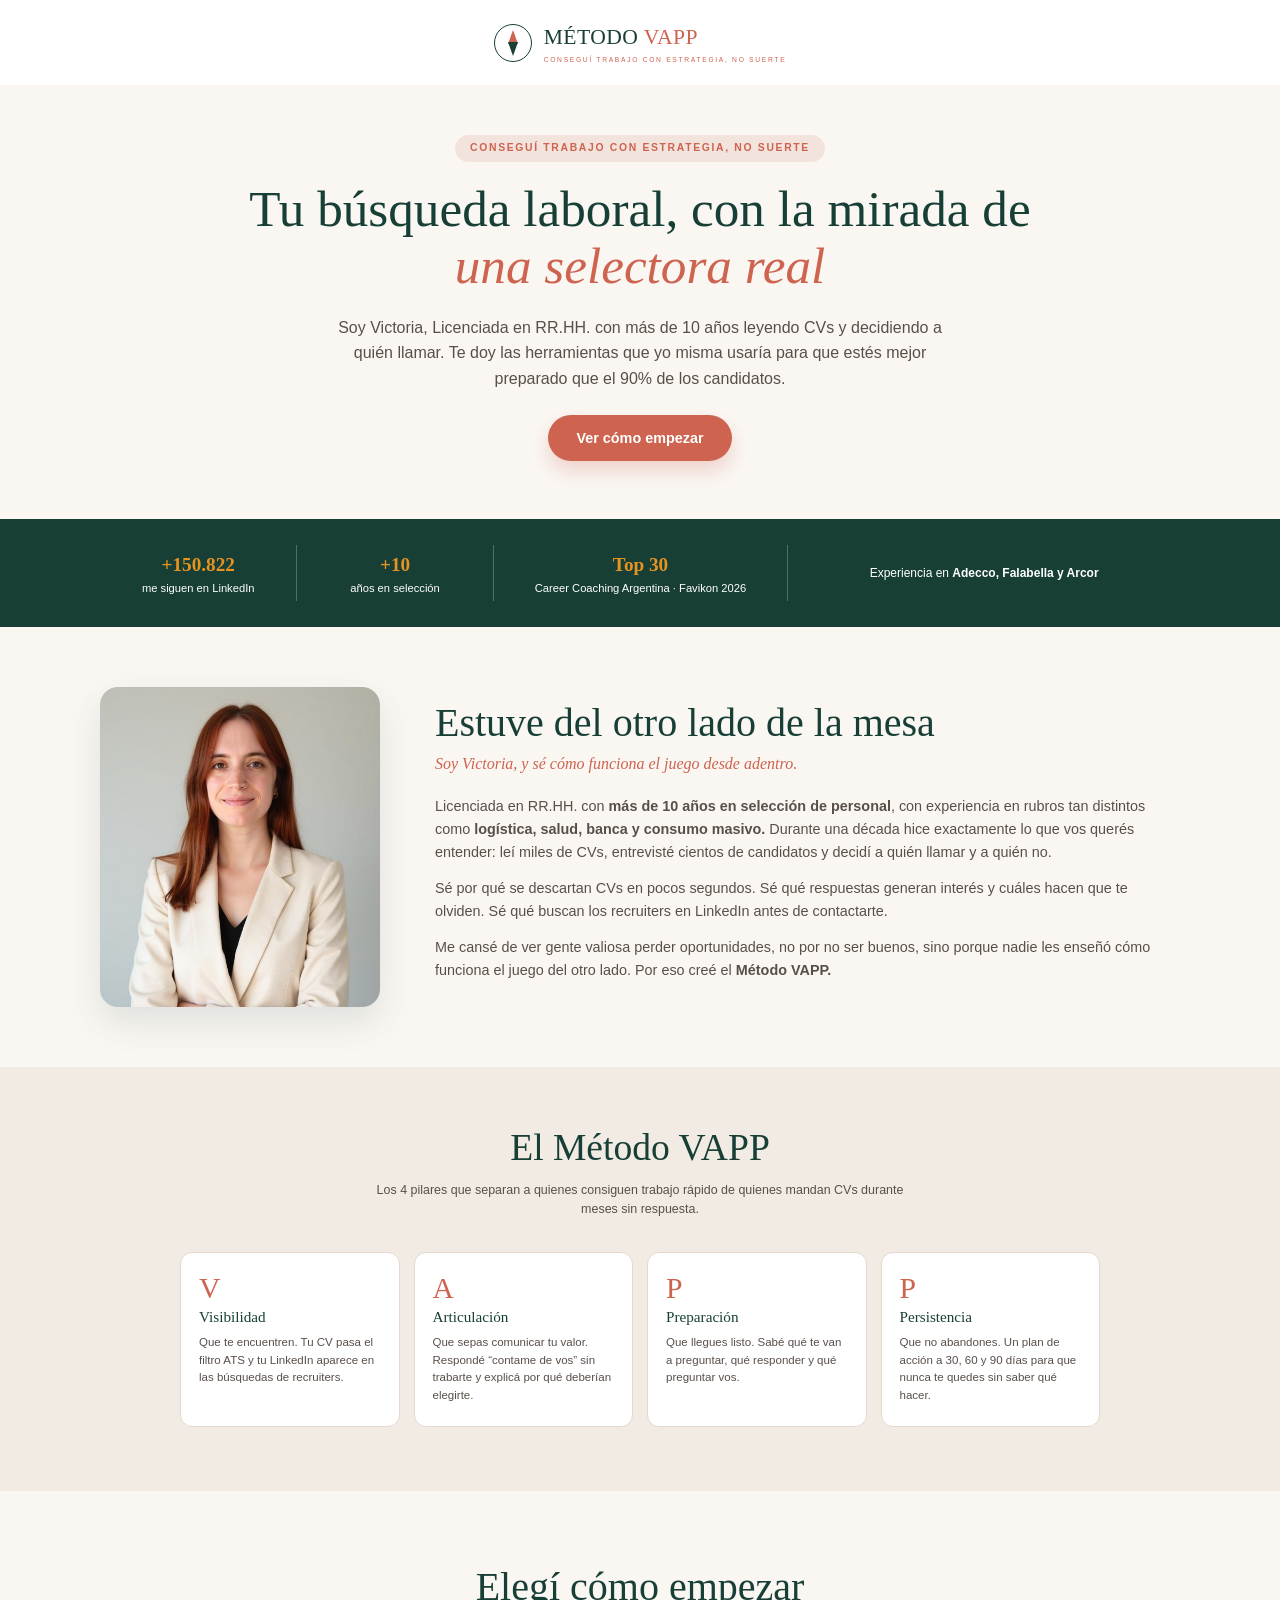
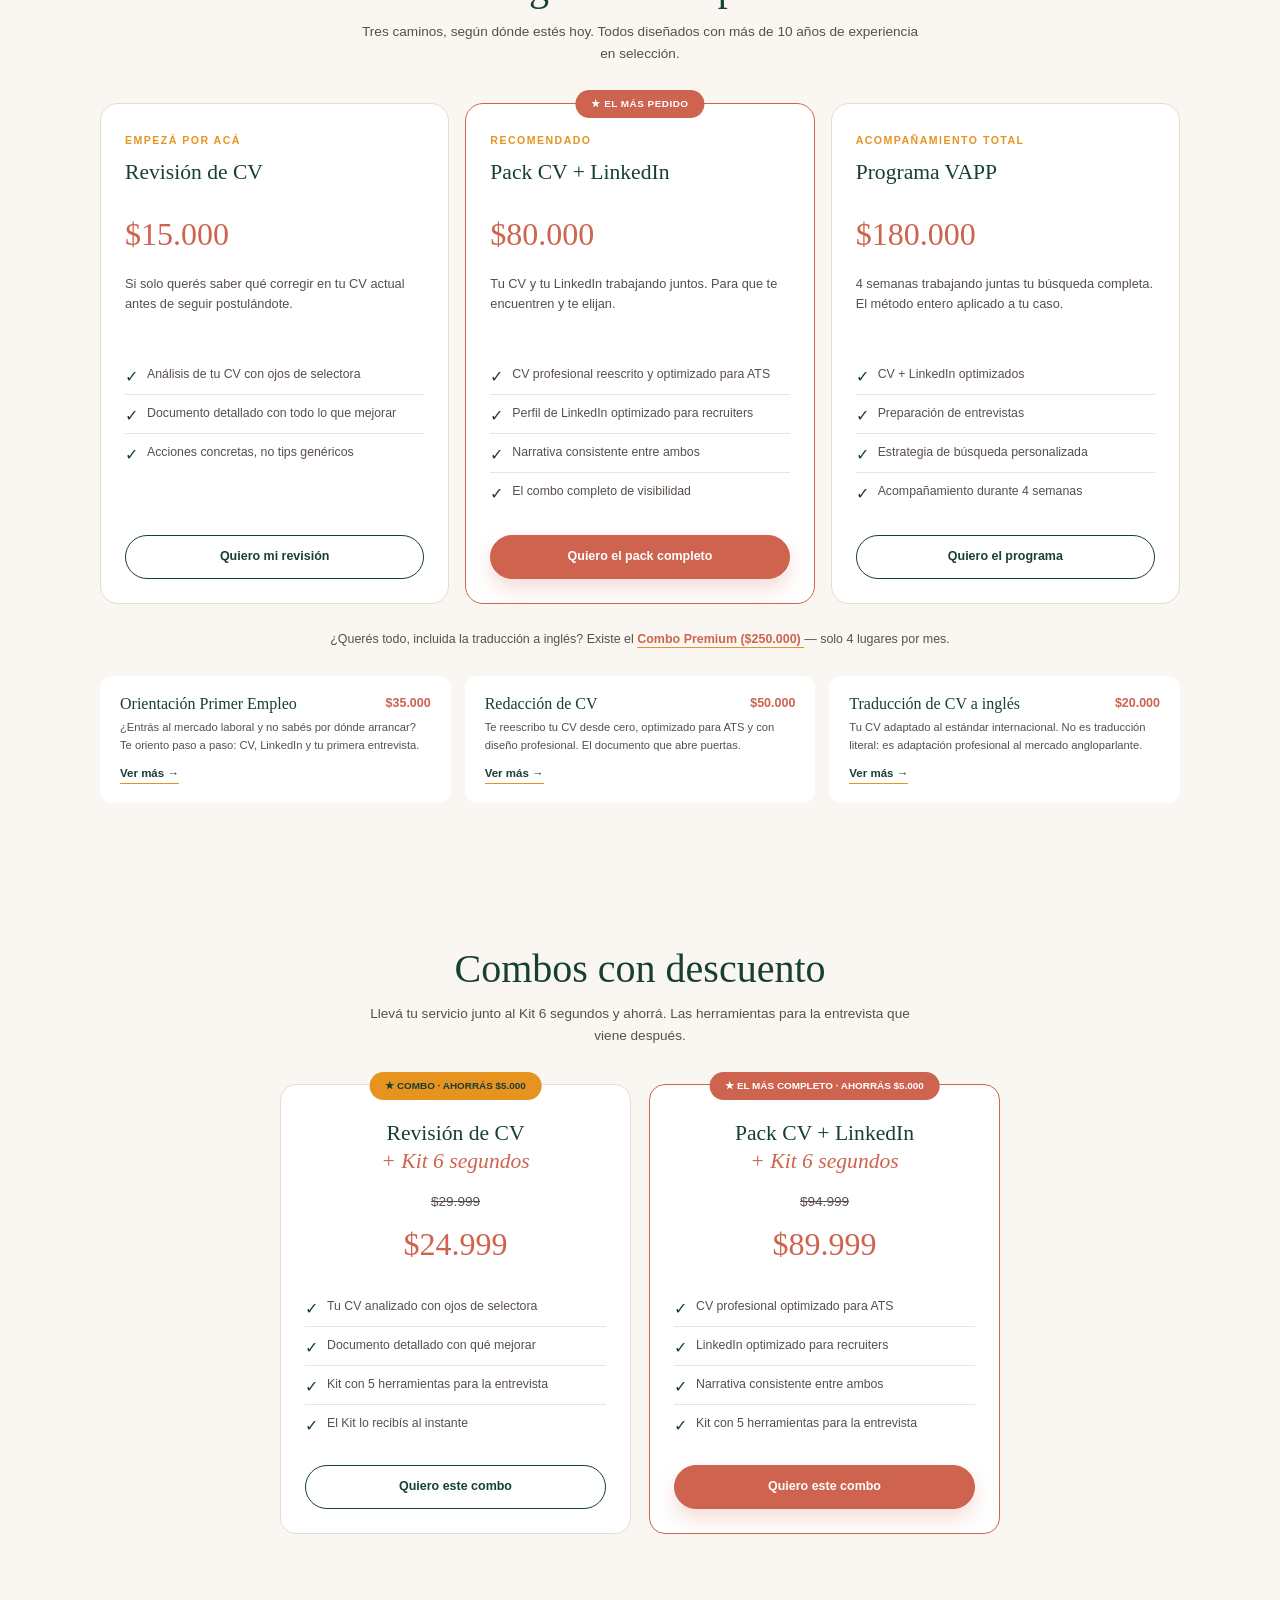
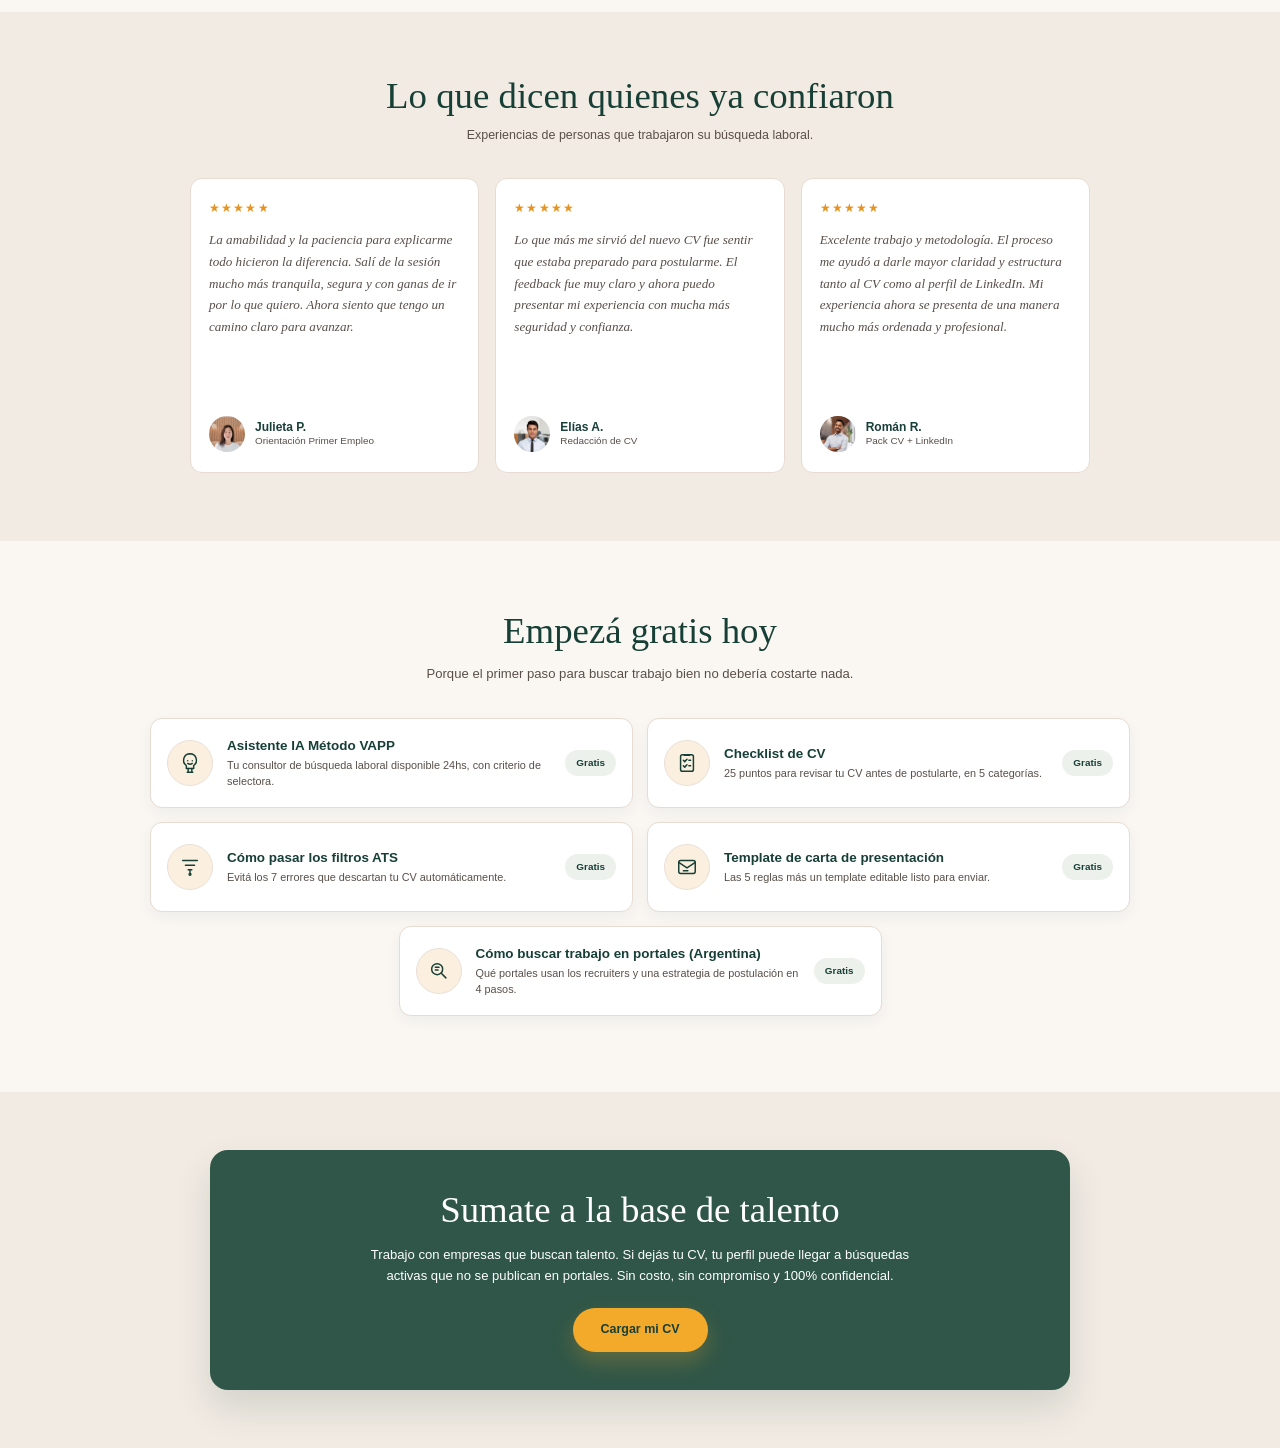
==== commit d881fe02: "Agrego secciones de recursos gratuitos y carga de cv" ====
--- a/index.html
+++ b/index.html
@@ -776,6 +776,230 @@
     </div>
 
 </section>
+
+<!-- ========================================
+     RECURSOS GRATUITOS
+========================================= -->
+
+<section class="free-resources">
+
+    <div class="container">
+
+        <header class="free-resources__header">
+
+            <h2 class="section-title">
+                Empezá gratis hoy
+            </h2>
+
+            <p class="free-resources__description">
+                Porque el primer paso para buscar trabajo bien
+                no debería costarte nada.
+            </p>
+
+        </header>
+
+
+        <div class="free-resources__grid">
+
+            <!-- Asistente IA -->
+            <a href="#" class="resource-card">
+
+                <div class="resource-card__icon" aria-hidden="true">
+                    <svg viewBox="0 0 24 24">
+                        <path d="M12 2a7 7 0 0 0-4 12.74V18h8v-3.26A7 7 0 0 0 12 2Z"/>
+                        <path d="M9 22h6"/>
+                        <path d="M10 18v4"/>
+                        <path d="M14 18v4"/>
+                        <path d="M9.5 9.5h.01"/>
+                        <path d="M14.5 9.5h.01"/>
+                        <path d="M9.5 12.5c1.5 1 3.5 1 5 0"/>
+                    </svg>
+                </div>
+
+                <div class="resource-card__content">
+
+                    <h3 class="resource-card__title">
+                        Asistente IA Método VAPP
+                    </h3>
+
+                    <p class="resource-card__description">
+                        Tu consultor de búsqueda laboral disponible 24hs,
+                        con criterio de selectora.
+                    </p>
+
+                </div>
+
+                <span class="resource-card__badge">
+                    Gratis
+                </span>
+
+            </a>
+
+
+            <!-- Checklist de CV -->
+            <a href="#" class="resource-card">
+
+                <div class="resource-card__icon" aria-hidden="true">
+                    <svg viewBox="0 0 24 24">
+                        <rect x="5" y="3" width="14" height="18" rx="2"/>
+                        <path d="M9 3.5h6"/>
+                        <path d="m8 9 1.5 1.5L12 8"/>
+                        <path d="M14 9h2"/>
+                        <path d="m8 15 1.5 1.5L12 14"/>
+                        <path d="M14 15h2"/>
+                    </svg>
+                </div>
+
+                <div class="resource-card__content">
+
+                    <h3 class="resource-card__title">
+                        Checklist de CV
+                    </h3>
+
+                    <p class="resource-card__description">
+                        25 puntos para revisar tu CV antes de postularte,
+                        en 5 categorías.
+                    </p>
+
+                </div>
+
+                <span class="resource-card__badge">
+                    Gratis
+                </span>
+
+            </a>
+
+
+            <!-- Filtros ATS -->
+            <a href="#" class="resource-card">
+
+                <div class="resource-card__icon" aria-hidden="true">
+                    <svg viewBox="0 0 24 24">
+                        <path d="M4 5h16"/>
+                        <path d="M7 10h10"/>
+                        <path d="M10 15h4"/>
+                        <path d="M12 15v5"/>
+                        <circle cx="12" cy="20" r="1"/>
+                    </svg>
+                </div>
+
+                <div class="resource-card__content">
+
+                    <h3 class="resource-card__title">
+                        Cómo pasar los filtros ATS
+                    </h3>
+
+                    <p class="resource-card__description">
+                        Evitá los 7 errores que descartan tu CV
+                        automáticamente.
+                    </p>
+
+                </div>
+
+                <span class="resource-card__badge">
+                    Gratis
+                </span>
+
+            </a>
+
+
+            <!-- Carta de presentación -->
+            <a href="#" class="resource-card">
+
+                <div class="resource-card__icon" aria-hidden="true">
+                    <svg viewBox="0 0 24 24">
+                        <rect x="3" y="5" width="18" height="14" rx="2"/>
+                        <path d="m3 7 9 6 9-6"/>
+                        <path d="M8 16h5"/>
+                    </svg>
+                </div>
+
+                <div class="resource-card__content">
+
+                    <h3 class="resource-card__title">
+                        Template de carta de presentación
+                    </h3>
+
+                    <p class="resource-card__description">
+                        Las 5 reglas más un template editable
+                        listo para enviar.
+                    </p>
+
+                </div>
+
+                <span class="resource-card__badge">
+                    Gratis
+                </span>
+
+            </a>
+
+
+            <!-- Búsqueda en portales -->
+            <a href="#" class="resource-card resource-card--centered">
+
+                <div class="resource-card__icon" aria-hidden="true">
+                    <svg viewBox="0 0 24 24">
+                        <circle cx="10" cy="10" r="6"/>
+                        <path d="m14.5 14.5 5 5"/>
+                        <path d="M8 8h4"/>
+                        <path d="M8 11h3"/>
+                    </svg>
+                </div>
+
+                <div class="resource-card__content">
+
+                    <h3 class="resource-card__title">
+                        Cómo buscar trabajo en portales (Argentina)
+                    </h3>
+
+                    <p class="resource-card__description">
+                        Qué portales usan los recruiters y una estrategia
+                        de postulación en 4 pasos.
+                    </p>
+
+                </div>
+
+                <span class="resource-card__badge">
+                    Gratis
+                </span>
+
+            </a>
+
+        </div>
+
+    </div>
+
+</section>
+
+<!-- ========================================
+     BASE DE TALENTO
+========================================= -->
+
+<section class="talent">
+
+    <div class="container">
+
+        <div class="talent__box">
+
+            <h2 class="talent__title">
+                Sumate a la base de talento
+            </h2>
+
+            <p class="talent__description">
+                Trabajo con empresas que buscan talento. Si dejás tu CV,
+                tu perfil puede llegar a búsquedas activas que no se publican
+                en portales. Sin costo, sin compromiso y 100% confidencial.
+            </p>
+
+            <a href="#" class="talent__button">
+                Cargar mi CV
+            </a>
+
+        </div>
+
+    </div>
+
+</section>
     </main>
 
 </body>
--- a/styles.css
+++ b/styles.css
@@ -874,6 +874,213 @@
     color: var(--color-text);
     font-size: 0.62rem;
 }
+
+/* ========================================
+   RECURSOS GRATUITOS
+======================================== */
+
+.free-resources {
+    padding: 68px 0 76px;
+    background-color: var(--color-background);
+}
+
+.free-resources__header {
+    max-width: 680px;
+    margin: 0 auto 34px;
+    text-align: center;
+}
+
+.free-resources__header .section-title {
+    margin-bottom: 0;
+    font-size: clamp(1.8rem, 3vw, 2.3rem);
+}
+
+.free-resources__description {
+    margin-top: 10px;
+    color: var(--color-text);
+    font-size: 0.82rem;
+    line-height: 1.6;
+}
+
+.free-resources__grid {
+    display: grid;
+    max-width: 980px;
+    margin-inline: auto;
+    grid-template-columns: repeat(2, 1fr);
+    gap: 14px;
+}
+
+
+/* Tarjeta completa */
+
+.resource-card {
+    display: flex;
+    min-height: 90px;
+    align-items: center;
+    gap: 14px;
+    padding: 13px 16px;
+    border: 1px solid var(--color-border);
+    border-radius: 12px;
+    background-color: var(--color-surface);
+    box-shadow: 0 5px 14px rgb(23 63 54 / 5%);
+    transition:
+        transform 0.25s ease,
+        box-shadow 0.25s ease,
+        border-color 0.25s ease;
+}
+
+.resource-card:hover {
+    transform: scale(1.025);
+    border-color: #d7bdb2;
+    box-shadow: 0 14px 30px rgb(23 63 54 / 13%);
+}
+
+.resource-card:focus-visible {
+    outline: 3px solid rgb(206 99 79 / 30%);
+    outline-offset: 3px;
+}
+
+
+/* Última tarjeta centrada */
+
+.resource-card--centered {
+    grid-column: 1 / -1;
+    width: calc(50% - 7px);
+    justify-self: center;
+}
+
+
+/* Iconos SVG */
+
+.resource-card__icon {
+    display: flex;
+    width: 46px;
+    height: 46px;
+    align-items: center;
+    justify-content: center;
+    flex-shrink: 0;
+    border: 1px solid #eadfd7;
+    border-radius: 50%;
+    background-color: #fbf0df;
+    color: var(--color-primary);
+}
+
+.resource-card__icon svg {
+    width: 22px;
+    height: 22px;
+    fill: none;
+    stroke: currentColor;
+    stroke-width: 1.6;
+    stroke-linecap: round;
+    stroke-linejoin: round;
+    transition:
+        transform 0.25s ease,
+        color 0.25s ease;
+}
+
+.resource-card:hover .resource-card__icon svg {
+    transform: scale(1.1);
+    color: var(--color-secondary);
+}
+
+
+/* Contenido */
+
+.resource-card__content {
+    min-width: 0;
+    flex: 1;
+}
+
+.resource-card__title {
+    color: var(--color-primary);
+    font-family: var(--font-body);
+    font-size: 0.84rem;
+    font-weight: 700;
+    line-height: 1.35;
+}
+
+.resource-card__description {
+    margin-top: 3px;
+    color: var(--color-text);
+    font-size: 0.68rem;
+    line-height: 1.45;
+}
+
+
+/* Etiqueta Gratis */
+
+.resource-card__badge {
+    padding: 5px 11px;
+    border-radius: 999px;
+    background-color: #edf1ec;
+    color: var(--color-primary);
+    font-size: 0.62rem;
+    font-weight: 700;
+    white-space: nowrap;
+}
+/* ========================================
+   BASE DE TALENTO
+======================================== */
+
+.talent {
+    padding: 58px 0;
+    background-color: var(--color-section);
+}
+
+.talent__box {
+    max-width: 860px;
+    margin-inline: auto;
+    padding: 38px 40px;
+    border-radius: 18px;
+    background-color: #2f5648;
+    box-shadow: 0 18px 36px rgb(23 63 54 / 14%);
+    color: #ffffff;
+    text-align: center;
+}
+
+.talent__title {
+    font-family: var(--font-title);
+    font-size: clamp(1.8rem, 3vw, 2.3rem);
+    font-weight: normal;
+    line-height: 1.2;
+}
+
+.talent__description {
+    max-width: 560px;
+    margin: 12px auto 0;
+    font-size: 0.82rem;
+    line-height: 1.6;
+}
+
+.talent__button {
+    display: inline-flex;
+    min-height: 44px;
+    align-items: center;
+    justify-content: center;
+    margin-top: 22px;
+    padding: 10px 28px;
+    border-radius: 999px;
+    background-color: #f3aa2b;
+    color: var(--color-primary);
+    font-size: 0.78rem;
+    font-weight: 700;
+    box-shadow: 0 10px 22px rgb(243 170 43 / 25%);
+    transition:
+        transform 0.25s ease,
+        box-shadow 0.25s ease,
+        background-color 0.25s ease;
+}
+
+.talent__button:hover {
+    transform: translateY(-3px);
+    background-color: #f6b946;
+    box-shadow: 0 14px 28px rgb(243 170 43 / 32%);
+}
+
+.talent__button:focus-visible {
+    outline: 3px solid rgb(255 255 255 / 45%);
+    outline-offset: 4px;
+}
 /* ========================================
    RESPONSIVE
 ======================================== */
@@ -930,6 +1137,16 @@
 .testimonial-card {
     min-height: auto;
 }
+.free-resources__grid {
+    max-width: 580px;
+    grid-template-columns: 1fr;
+}
+
+.resource-card--centered {
+    grid-column: auto;
+    width: 100%;
+}
+
 }
 
 
@@ -1028,6 +1245,39 @@
 .testimonial-card {
     padding: 20px 18px;
 }
+.free-resources {
+    padding: 56px 0 64px;
+}
+
+.free-resources__header {
+    margin-bottom: 28px;
+}
+
+.resource-card {
+    min-height: auto;
+    padding: 14px;
+}
+
+.resource-card__icon {
+    width: 42px;
+    height: 42px;
+}
+
+.resource-card__icon svg {
+    width: 20px;
+    height: 20px;
+}
+.talent {
+    padding: 48px 0;
+}
+
+.talent__box {
+    padding: 32px 22px;
+}
+
+.talent__description {
+    font-size: 0.78rem;
+}
 }
 
 
@@ -1053,4 +1303,14 @@
     .about__image {
         height: 320px;
     }
+.resource-card {
+    display: grid;
+    grid-template-columns: 42px 1fr auto;
+    gap: 12px;
+}
+
+.resource-card__badge {
+    align-self: center;
+}
+
 }
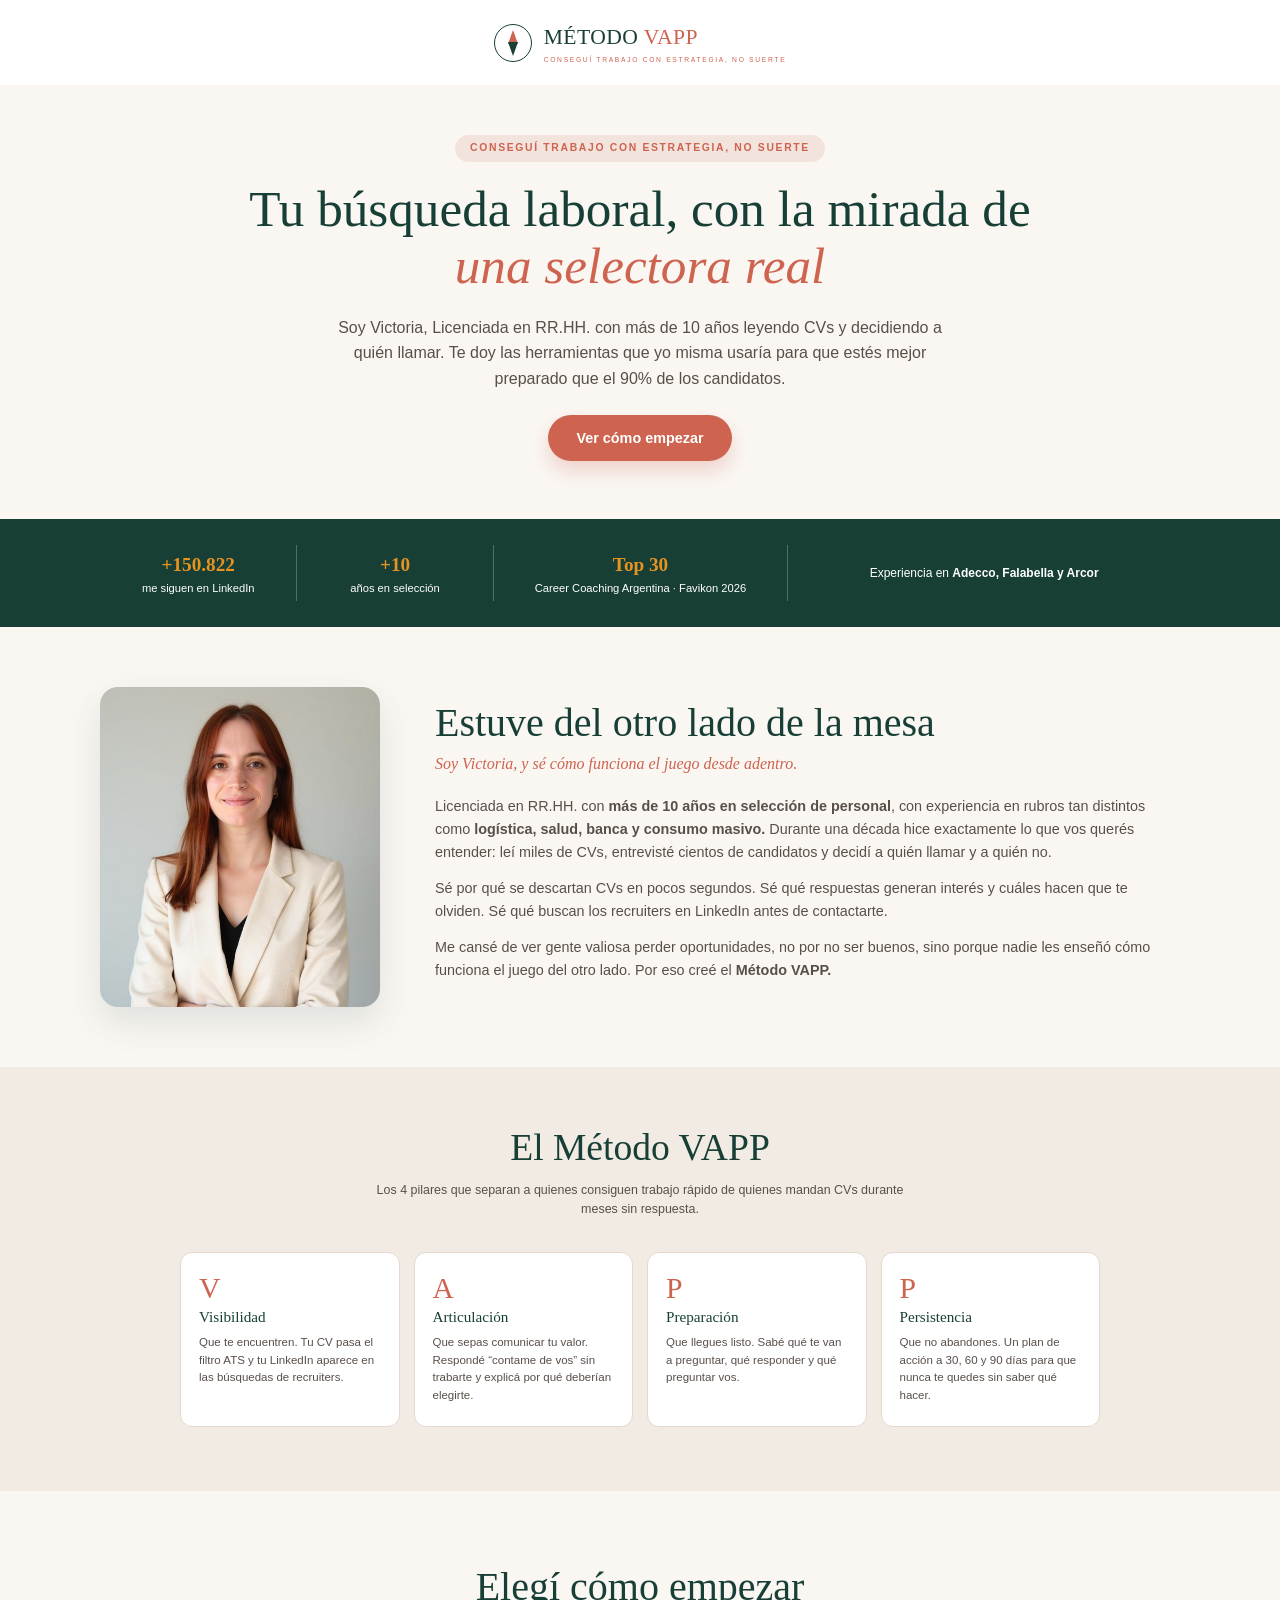
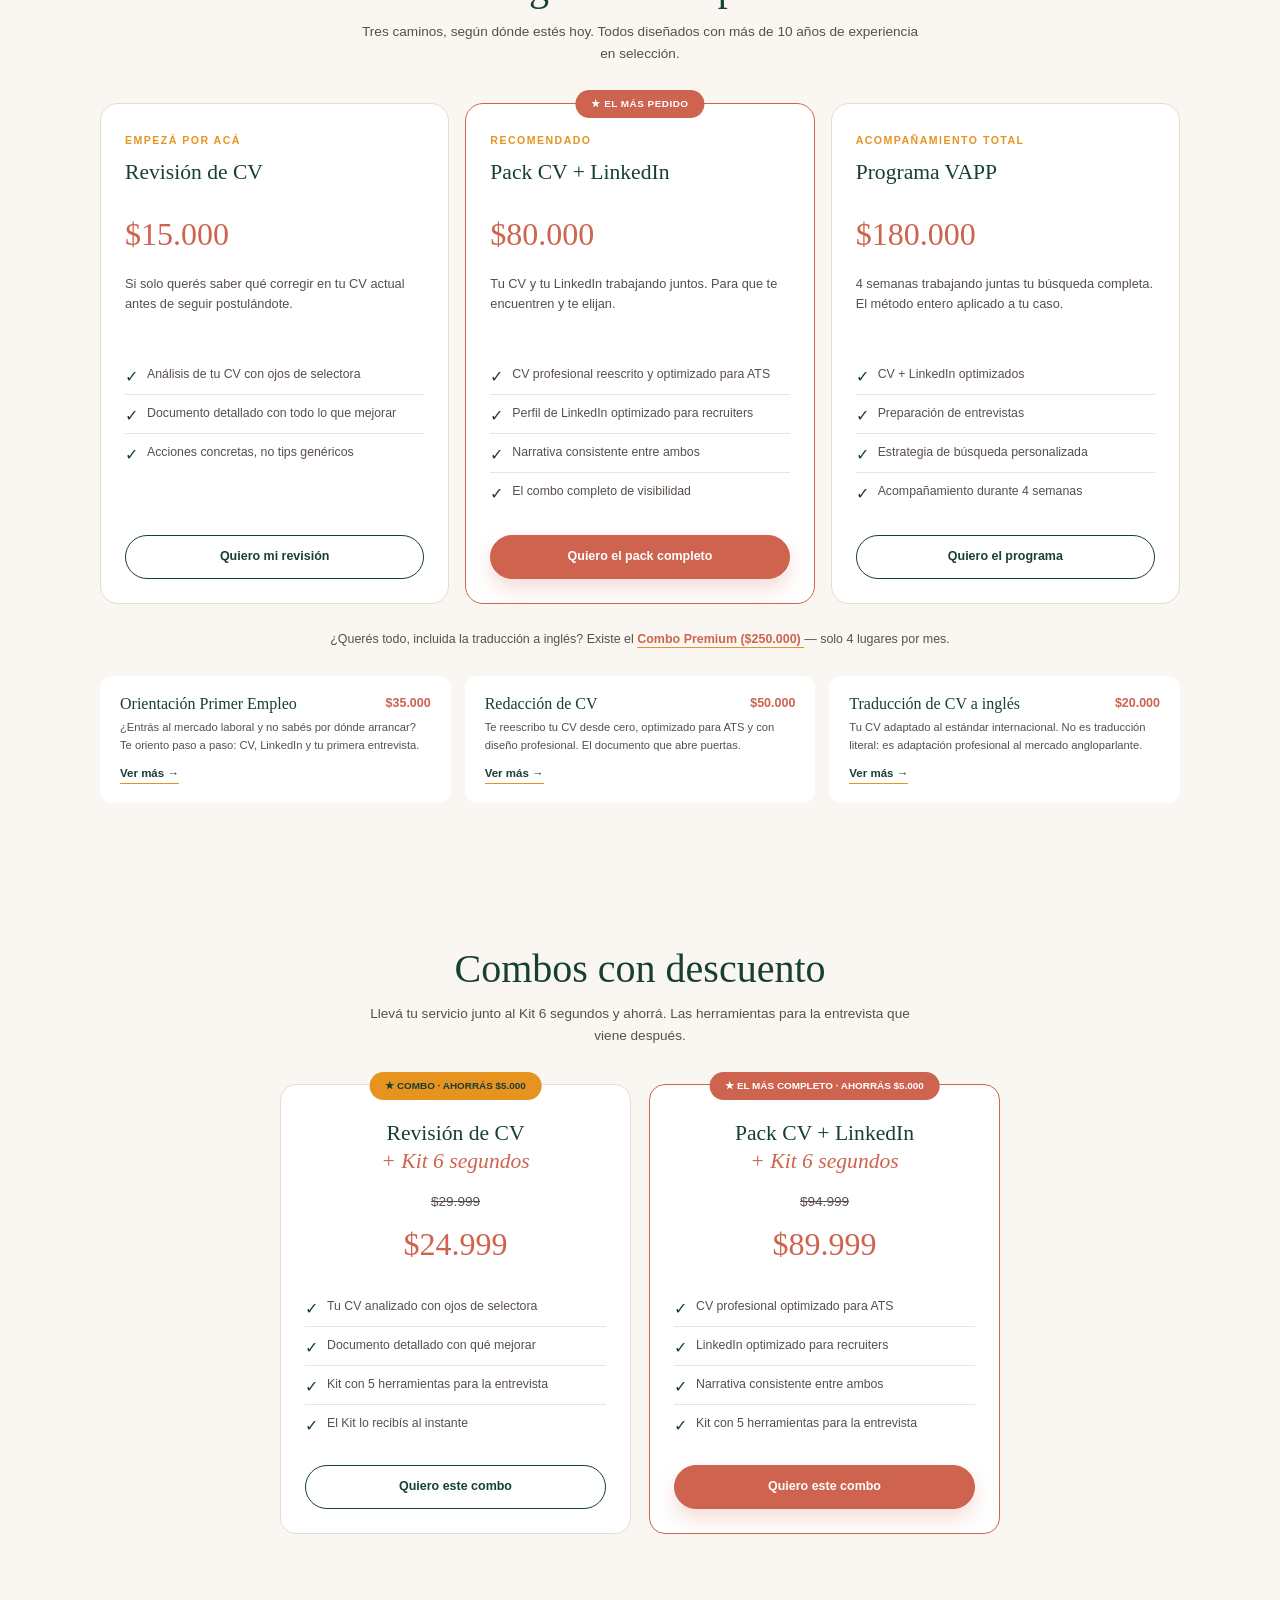
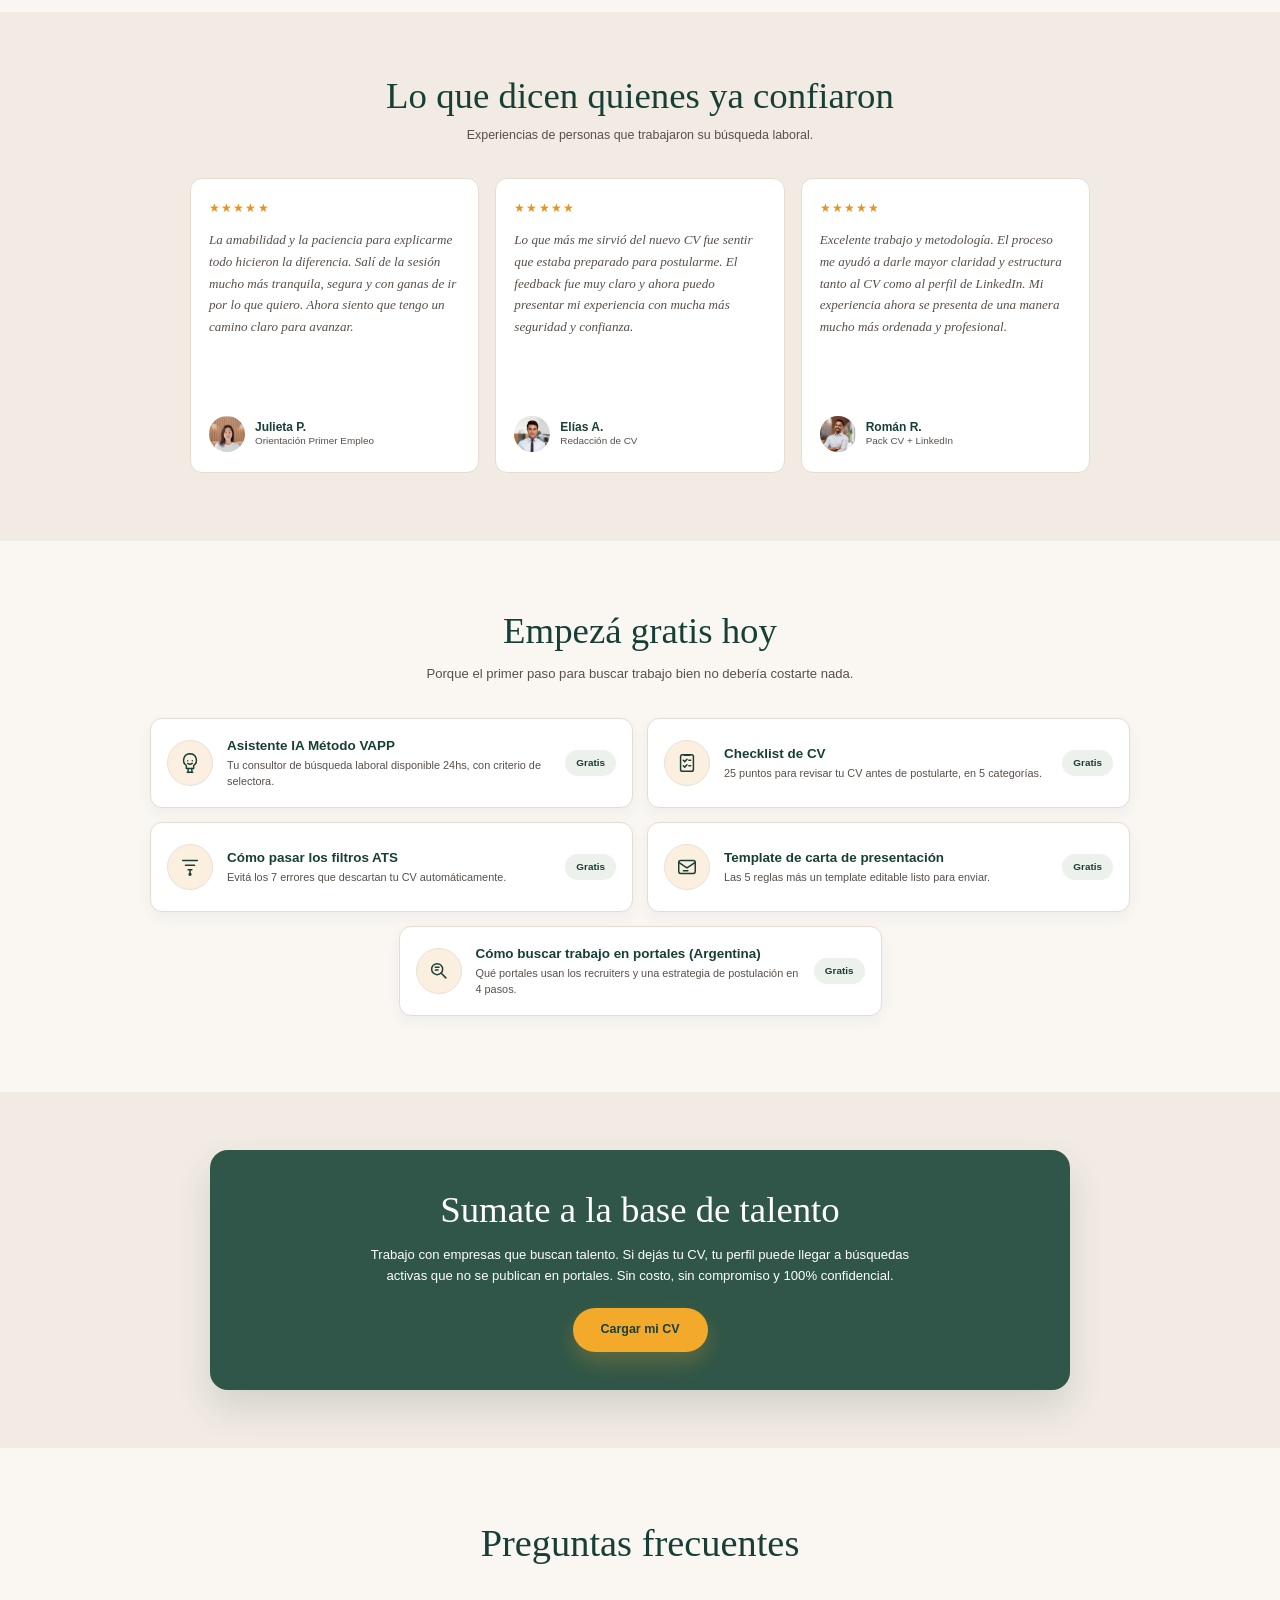
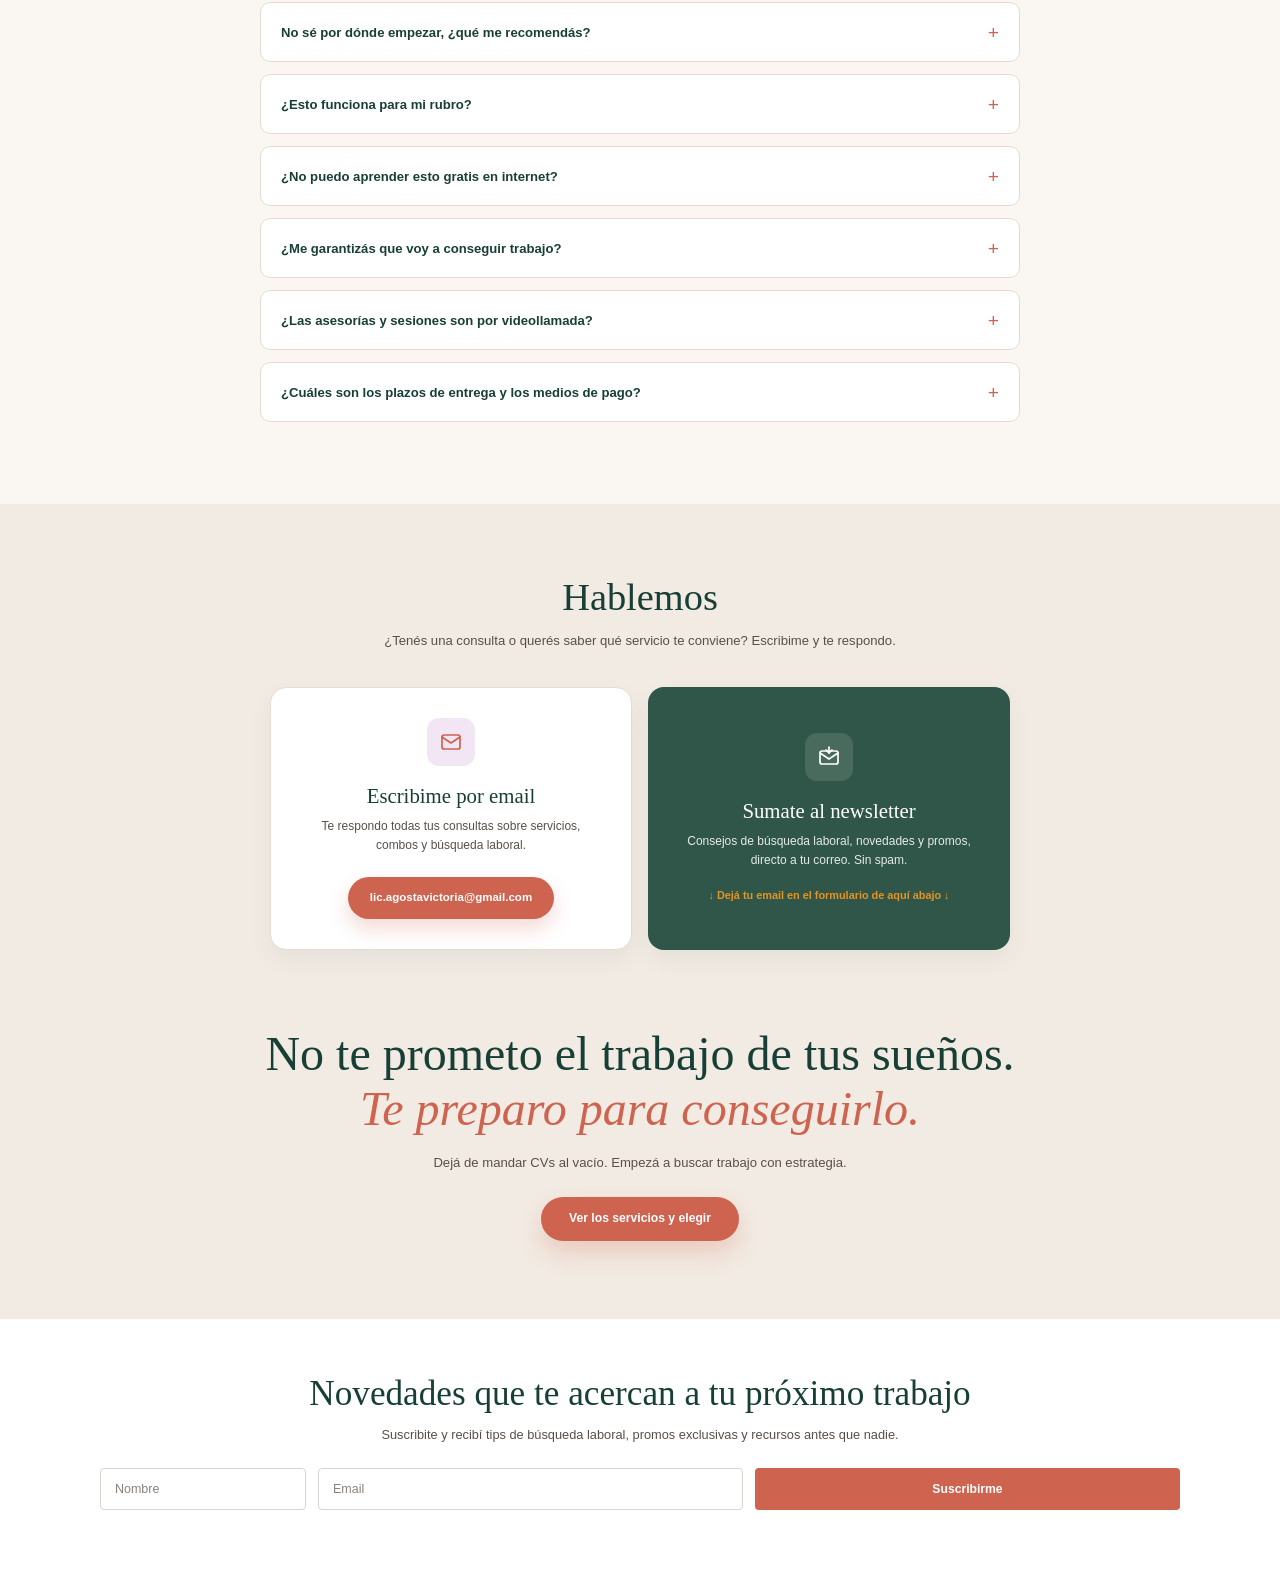
==== commit 369e571d: "Agrego FAQ interactiva, contacto y newsletter" ====
--- a/index.html
+++ b/index.html
@@ -16,6 +16,7 @@
     <title>Método VAPP</title>
 
     <link rel="stylesheet" href="styles.css">
+   <script src="index.js" defer></script>
 </head>
 
 <body>
@@ -1000,6 +1001,393 @@
     </div>
 
 </section>
+
+<!-- ========================================
+     PREGUNTAS FRECUENTES
+========================================= -->
+
+<section class="faq">
+
+    <div class="container">
+
+        <header class="faq__header">
+
+            <h2 class="section-title">
+                Preguntas frecuentes
+            </h2>
+
+        </header>
+
+        <div class="faq__list">
+
+            <!-- Pregunta 1 -->
+            <article class="faq-item">
+
+                <button
+                    class="faq-item__question"
+                    type="button"
+                    aria-expanded="false"
+                >
+                    <span>
+                        No sé por dónde empezar, ¿qué me recomendás?
+                    </span>
+
+                    <span class="faq-item__icon" aria-hidden="true">
+                        +
+                    </span>
+                </button>
+
+                <div class="faq-item__answer">
+                    <div class="faq-item__answer-content">
+                        Si querés una mirada rápida sobre tu CV actual,
+                        empezá por la Revisión. Si buscás que te encuentren
+                        y te elijan, el Pack CV + LinkedIn es el más pedido.
+                        Y si querés acompañamiento completo, el Programa VAPP.
+                    </div>
+                </div>
+
+            </article>
+
+
+            <!-- Pregunta 2 -->
+            <article class="faq-item">
+
+                <button
+                    class="faq-item__question"
+                    type="button"
+                    aria-expanded="false"
+                >
+                    <span>
+                        ¿Esto funciona para mi rubro?
+                    </span>
+
+                    <span class="faq-item__icon" aria-hidden="true">
+                        +
+                    </span>
+                </button>
+
+                <div class="faq-item__answer">
+                    <div class="faq-item__answer-content">
+                        El método se basa en cómo deciden los recruiters,
+                        algo transversal a todos los rubros. Cada servicio
+                        se adapta a tu perfil y experiencia puntual.
+                    </div>
+                </div>
+
+            </article>
+
+
+            <!-- Pregunta 3 -->
+            <article class="faq-item">
+
+                <button
+                    class="faq-item__question"
+                    type="button"
+                    aria-expanded="false"
+                >
+                    <span>
+                        ¿No puedo aprender esto gratis en internet?
+                    </span>
+
+                    <span class="faq-item__icon" aria-hidden="true">
+                        +
+                    </span>
+                </button>
+
+                <div class="faq-item__answer">
+                    <div class="faq-item__answer-content">
+                        Podés. De hecho, hay herramientas gratuitas.
+                        La diferencia está en el criterio aplicado a tu caso:
+                        no recibís un consejo genérico, sino observaciones
+                        concretas sobre tu perfil.
+                    </div>
+                </div>
+
+            </article>
+
+
+            <!-- Pregunta 4 -->
+            <article class="faq-item">
+
+                <button
+                    class="faq-item__question"
+                    type="button"
+                    aria-expanded="false"
+                >
+                    <span>
+                        ¿Me garantizás que voy a conseguir trabajo?
+                    </span>
+
+                    <span class="faq-item__icon" aria-hidden="true">
+                        +
+                    </span>
+                </button>
+
+                <div class="faq-item__answer">
+                    <div class="faq-item__answer-content">
+                        No. Nadie puede garantizar una contratación.
+                        Lo que sí se puede mejorar es la forma en la que
+                        presentás tu experiencia, tu CV, tu LinkedIn y
+                        tus respuestas en una entrevista.
+                    </div>
+                </div>
+
+            </article>
+
+
+            <!-- Pregunta 5 -->
+            <article class="faq-item">
+
+                <button
+                    class="faq-item__question"
+                    type="button"
+                    aria-expanded="false"
+                >
+                    <span>
+                        ¿Las asesorías y sesiones son por videollamada?
+                    </span>
+
+                    <span class="faq-item__icon" aria-hidden="true">
+                        +
+                    </span>
+                </button>
+
+                <div class="faq-item__answer">
+                    <div class="faq-item__answer-content">
+                        Las modalidades dependen del servicio contratado.
+                        Algunas propuestas se trabajan de manera asincrónica
+                        y otras pueden incluir encuentros por videollamada.
+                    </div>
+                </div>
+
+            </article>
+
+
+            <!-- Pregunta 6 -->
+            <article class="faq-item">
+
+                <button
+                    class="faq-item__question"
+                    type="button"
+                    aria-expanded="false"
+                >
+                    <span>
+                        ¿Cuáles son los plazos de entrega y los medios de pago?
+                    </span>
+
+                    <span class="faq-item__icon" aria-hidden="true">
+                        +
+                    </span>
+                </button>
+
+                <div class="faq-item__answer">
+                    <div class="faq-item__answer-content">
+                        Los plazos varían según el servicio y se informan
+                        antes de confirmar la compra. Más adelante los botones
+                        se conectarán con Mercado Pago para mostrar los medios
+                        disponibles.
+                    </div>
+                </div>
+
+            </article>
+
+        </div>
+
+    </div>
+
+</section>
+
+<!-- ========================================
+     CONTACTO Y CIERRE
+========================================= -->
+
+<section class="contact">
+
+    <div class="container">
+
+        <!-- Encabezado -->
+        <header class="contact__header">
+
+            <h2 class="section-title">
+                Hablemos
+            </h2>
+
+            <p class="contact__description">
+                ¿Tenés una consulta o querés saber qué servicio te conviene?
+                Escribime y te respondo.
+            </p>
+
+        </header>
+
+
+        <!-- Tarjetas de contacto -->
+        <div class="contact__grid">
+
+            <!-- Email -->
+            <article class="contact-card">
+
+                <div class="contact-card__icon" aria-hidden="true">
+
+                    <svg viewBox="0 0 24 24">
+                        <rect
+                            x="3"
+                            y="5"
+                            width="18"
+                            height="14"
+                            rx="2"
+                        />
+
+                        <path d="m3 7 9 6 9-6" />
+                    </svg>
+
+                </div>
+
+                <h3 class="contact-card__title">
+                    Escribime por email
+                </h3>
+
+                <p class="contact-card__description">
+                    Te respondo todas tus consultas sobre servicios,
+                    combos y búsqueda laboral.
+                </p>
+
+                <a
+                    href="mailto:lic.agostavictoria@gmail.com"
+                    class="contact-card__button"
+                >
+                    lic.agostavictoria@gmail.com
+                </a>
+
+            </article>
+
+
+            <!-- Newsletter -->
+            <article class="contact-card contact-card--newsletter">
+
+                <div class="contact-card__icon" aria-hidden="true">
+
+                    <svg viewBox="0 0 24 24">
+                        <rect
+                            x="3"
+                            y="6"
+                            width="18"
+                            height="13"
+                            rx="2"
+                        />
+
+                        <path d="m3 8 9 6 9-6" />
+
+                        <path d="M12 2v6" />
+
+                        <path d="m9 5 3 3 3-3" />
+                    </svg>
+
+                </div>
+
+                <h3 class="contact-card__title">
+                    Sumate al newsletter
+                </h3>
+
+                <p class="contact-card__description">
+                    Consejos de búsqueda laboral, novedades y promos,
+                    directo a tu correo. Sin spam.
+                </p>
+
+                <a href="#newsletter" class="contact-card__newsletter-link">
+                    ↓ Dejá tu email en el formulario de aquí abajo ↓
+                </a>
+
+            </article>
+
+        </div>
+
+
+        <!-- Llamado final -->
+        <div class="final-cta">
+
+            <h2 class="final-cta__title">
+                No te prometo el trabajo de tus sueños.
+                <em>Te preparo para conseguirlo.</em>
+            </h2>
+
+            <p class="final-cta__description">
+                Dejá de mandar CVs al vacío. Empezá a buscar trabajo
+                con estrategia.
+            </p>
+
+            <a href="#servicios" class="final-cta__button">
+                Ver los servicios y elegir
+            </a>
+
+        </div>
+
+    </div>
+
+</section>
+
+<!-- ========================================
+     NEWSLETTER
+========================================= -->
+
+<section class="newsletter" id="newsletter">
+
+    <div class="container newsletter__container">
+
+        <header class="newsletter__header">
+
+            <h2 class="newsletter__title">
+                Novedades que te acercan a tu próximo trabajo
+            </h2>
+
+            <p class="newsletter__description">
+                Suscribite y recibí tips de búsqueda laboral, promos
+                exclusivas y recursos antes que nadie.
+            </p>
+
+        </header>
+
+        <form class="newsletter__form">
+
+            <div class="newsletter__field">
+                <label for="newsletter-name" class="sr-only">
+                    Nombre
+                </label>
+
+                <input
+                    id="newsletter-name"
+                    name="name"
+                    type="text"
+                    placeholder="Nombre"
+                    autocomplete="name"
+                    required
+                >
+            </div>
+
+            <div class="newsletter__field">
+                <label for="newsletter-email" class="sr-only">
+                    Email
+                </label>
+
+                <input
+                    id="newsletter-email"
+                    name="email"
+                    type="email"
+                    placeholder="Email"
+                    autocomplete="email"
+                    required
+                >
+            </div>
+
+            <button type="submit" class="newsletter__button">
+                Suscribirme
+            </button>
+
+        </form>
+
+    </div>
+
+</section>
+
     </main>
 
 </body>
--- a/styles.css
+++ b/styles.css
@@ -1081,6 +1081,440 @@
     outline: 3px solid rgb(255 255 255 / 45%);
     outline-offset: 4px;
 }
+
+/* ========================================
+   PREGUNTAS FRECUENTES
+======================================== */
+
+.faq {
+    padding: 72px 0 82px;
+    background-color: var(--color-background);
+}
+
+.faq__header {
+    margin-bottom: 36px;
+    text-align: center;
+}
+
+.faq__header .section-title {
+    font-size: clamp(1.9rem, 3vw, 2.4rem);
+}
+
+.faq__list {
+    max-width: 760px;
+    margin-inline: auto;
+}
+
+.faq-item {
+    margin-bottom: 12px;
+    overflow: hidden;
+    border: 1px solid var(--color-border);
+    border-radius: 10px;
+    background-color: var(--color-surface);
+    transition:
+        border-color 0.25s ease,
+        box-shadow 0.25s ease;
+}
+
+.faq-item:last-child {
+    margin-bottom: 0;
+}
+
+.faq-item:hover {
+    border-color: #d7bdb2;
+}
+
+.faq-item--open {
+    border-color: #d7bdb2;
+    box-shadow: 0 10px 24px rgb(23 63 54 / 7%);
+}
+
+.faq-item__question {
+    display: flex;
+    width: 100%;
+    min-height: 58px;
+    align-items: center;
+    justify-content: space-between;
+    gap: 20px;
+    padding: 16px 20px;
+    border: 0;
+    background-color: transparent;
+    color: var(--color-primary);
+    font-family: var(--font-body);
+    font-size: 0.82rem;
+    font-weight: 700;
+    text-align: left;
+    cursor: pointer;
+}
+
+.faq-item__icon {
+    flex-shrink: 0;
+    color: var(--color-secondary);
+    font-family: Arial, Helvetica, sans-serif;
+    font-size: 1.2rem;
+    font-weight: 400;
+    line-height: 1;
+    transition: transform 0.25s ease;
+}
+
+.faq-item--open .faq-item__icon {
+    transform: rotate(45deg);
+}
+
+.faq-item__answer {
+    display: grid;
+    grid-template-rows: 0fr;
+    transition: grid-template-rows 0.3s ease;
+}
+
+.faq-item--open .faq-item__answer {
+    grid-template-rows: 1fr;
+}
+
+.faq-item__answer-content {
+    min-height: 0;
+    overflow: hidden;
+    padding: 0 20px;
+    color: var(--color-text);
+    font-size: 0.78rem;
+    line-height: 1.65;
+}
+
+.faq-item--open .faq-item__answer-content {
+    padding: 0 20px 18px;
+}
+
+/* ========================================
+   CONTACTO Y CIERRE
+======================================== */
+
+.contact {
+    padding: 70px 0 78px;
+    background-color: var(--color-section);
+}
+
+
+/* Encabezado */
+
+.contact__header {
+    max-width: 720px;
+    margin: 0 auto 36px;
+    text-align: center;
+}
+
+.contact__header .section-title {
+    font-size: clamp(1.9rem, 3vw, 2.4rem);
+}
+
+.contact__description {
+    margin-top: 10px;
+    color: var(--color-text);
+    font-size: 0.82rem;
+    line-height: 1.6;
+}
+
+
+/* Tarjetas */
+
+.contact__grid {
+    display: grid;
+    max-width: 740px;
+    margin-inline: auto;
+    grid-template-columns: repeat(2, 1fr);
+    gap: 16px;
+}
+
+.contact-card {
+    display: flex;
+    min-height: 245px;
+    flex-direction: column;
+    align-items: center;
+    justify-content: center;
+    padding: 30px 24px;
+    border: 1px solid var(--color-border);
+    border-radius: 16px;
+    background-color: var(--color-surface);
+    text-align: center;
+    box-shadow: 0 10px 24px rgb(23 63 54 / 6%);
+    transition:
+        transform 0.25s ease,
+        box-shadow 0.25s ease;
+}
+
+.contact-card:hover {
+    transform: translateY(-4px);
+    box-shadow: 0 16px 34px rgb(23 63 54 / 12%);
+}
+
+.contact-card--newsletter {
+    border-color: transparent;
+    background-color: #2f5648;
+    color: #ffffff;
+}
+
+
+/* Iconos */
+
+.contact-card__icon {
+    display: flex;
+    width: 48px;
+    height: 48px;
+    align-items: center;
+    justify-content: center;
+    margin-bottom: 16px;
+    border-radius: 12px;
+    background-color: #f3e6f4;
+    color: var(--color-secondary);
+}
+
+.contact-card__icon svg {
+    width: 24px;
+    height: 24px;
+    fill: none;
+    stroke: currentColor;
+    stroke-width: 1.7;
+    stroke-linecap: round;
+    stroke-linejoin: round;
+}
+
+.contact-card--newsletter .contact-card__icon {
+    background-color: rgb(255 255 255 / 12%);
+    color: #ffffff;
+}
+
+
+/* Textos */
+
+.contact-card__title {
+    color: var(--color-primary);
+    font-family: var(--font-title);
+    font-size: 1.3rem;
+    font-weight: normal;
+    line-height: 1.3;
+}
+
+.contact-card--newsletter .contact-card__title {
+    color: #ffffff;
+}
+
+.contact-card__description {
+    max-width: 290px;
+    margin-top: 8px;
+    color: var(--color-text);
+    font-size: 0.75rem;
+    line-height: 1.55;
+}
+
+.contact-card--newsletter .contact-card__description {
+    color: rgb(255 255 255 / 88%);
+}
+
+
+/* Botón de email */
+
+.contact-card__button {
+    display: inline-flex;
+    min-height: 42px;
+    align-items: center;
+    justify-content: center;
+    margin-top: 22px;
+    padding: 9px 22px;
+    border-radius: 999px;
+    background-color: var(--color-secondary);
+    color: #ffffff;
+    font-size: 0.72rem;
+    font-weight: 700;
+    box-shadow: 0 10px 20px rgb(206 99 79 / 24%);
+    transition:
+        transform 0.25s ease,
+        background-color 0.25s ease,
+        box-shadow 0.25s ease;
+}
+
+.contact-card__button:hover {
+    transform: translateY(-2px);
+    background-color: #b95340;
+    box-shadow: 0 14px 26px rgb(206 99 79 / 30%);
+}
+
+
+/* Enlace newsletter */
+
+.contact-card__newsletter-link {
+    margin-top: 18px;
+    color: var(--color-accent);
+    font-size: 0.68rem;
+    font-weight: 700;
+    line-height: 1.5;
+}
+
+.contact-card__newsletter-link:hover {
+    text-decoration: underline;
+    text-underline-offset: 4px;
+}
+
+
+/* Llamado final */
+
+.final-cta {
+    max-width: 820px;
+    margin: 76px auto 0;
+    text-align: center;
+}
+
+.final-cta__title {
+    color: var(--color-primary);
+    font-family: var(--font-title);
+    font-size: clamp(2rem, 4vw, 3rem);
+    font-weight: normal;
+    line-height: 1.15;
+}
+
+.final-cta__title em {
+    display: block;
+    color: var(--color-secondary);
+}
+
+.final-cta__description {
+    max-width: 460px;
+    margin: 16px auto 0;
+    color: var(--color-text);
+    font-size: 0.82rem;
+    line-height: 1.6;
+}
+
+.final-cta__button {
+    display: inline-flex;
+    min-height: 44px;
+    align-items: center;
+    justify-content: center;
+    margin-top: 24px;
+    padding: 10px 28px;
+    border-radius: 999px;
+    background-color: var(--color-secondary);
+    color: #ffffff;
+    font-size: 0.76rem;
+    font-weight: 700;
+    box-shadow: 0 12px 24px rgb(206 99 79 / 24%);
+    transition:
+        transform 0.25s ease,
+        background-color 0.25s ease,
+        box-shadow 0.25s ease;
+}
+
+.final-cta__button:hover {
+    transform: translateY(-3px);
+    background-color: #b95340;
+    box-shadow: 0 16px 30px rgb(206 99 79 / 30%);
+}
+
+/* ========================================
+   NEWSLETTER
+======================================== */
+
+.newsletter {
+    padding: 54px 0 60px;
+    background-color: #ffffff;
+}
+
+.newsletter__container {
+    max-width: 1080px;
+}
+
+.newsletter__header {
+    margin-bottom: 22px;
+    text-align: center;
+}
+
+.newsletter__title {
+    color: var(--color-primary);
+    font-family: var(--font-title);
+    font-size: clamp(1.7rem, 3vw, 2.2rem);
+    font-weight: normal;
+    line-height: 1.2;
+}
+
+.newsletter__description {
+    margin-top: 10px;
+    color: var(--color-text);
+    font-size: 0.8rem;
+    line-height: 1.6;
+}
+
+.newsletter__form {
+    display: grid;
+    grid-template-columns: 0.8fr 1.65fr 1.65fr;
+    gap: 12px;
+    align-items: stretch;
+}
+
+.newsletter__field input {
+    width: 100%;
+    min-height: 42px;
+    padding: 10px 14px;
+    border: 1px solid #d9d4cf;
+    border-radius: 4px;
+    background-color: #ffffff;
+    color: var(--color-text);
+    font-family: var(--font-body);
+    font-size: 0.78rem;
+    outline: none;
+    transition:
+        border-color 0.2s ease,
+        box-shadow 0.2s ease;
+}
+
+.newsletter__field input::placeholder {
+    color: #8a817b;
+}
+
+.newsletter__field input:focus {
+    border-color: var(--color-secondary);
+    box-shadow: 0 0 0 3px rgb(206 99 79 / 12%);
+}
+
+.newsletter__button {
+    min-height: 42px;
+    padding: 10px 18px;
+    border: 0;
+    border-radius: 4px;
+    background-color: var(--color-secondary);
+    color: #ffffff;
+    font-family: var(--font-body);
+    font-size: 0.76rem;
+    font-weight: 700;
+    cursor: pointer;
+    transition:
+        transform 0.2s ease,
+        background-color 0.2s ease,
+        box-shadow 0.2s ease;
+}
+
+.newsletter__button:hover {
+    transform: translateY(-2px);
+    background-color: #b95340;
+    box-shadow: 0 10px 20px rgb(206 99 79 / 22%);
+}
+
+.newsletter__button:focus-visible {
+    outline: 3px solid rgb(206 99 79 / 25%);
+    outline-offset: 3px;
+}
+
+/* Texto accesible oculto visualmente */
+
+.sr-only {
+    position: absolute;
+    width: 1px;
+    height: 1px;
+    overflow: hidden;
+    padding: 0;
+    margin: -1px;
+    border: 0;
+    clip: rect(0, 0, 0, 0);
+    white-space: nowrap;
+}
+
 /* ========================================
    RESPONSIVE
 ======================================== */
@@ -1146,7 +1580,16 @@
     grid-column: auto;
     width: 100%;
 }
-
+.contact__grid {
+    max-width: 520px;
+    grid-template-columns: 1fr;
+}
+
+.newsletter__form {
+    max-width: 620px;
+    margin-inline: auto;
+    grid-template-columns: 1fr;
+}
 }
 
 
@@ -1277,6 +1720,61 @@
 
 .talent__description {
     font-size: 0.78rem;
+}
+
+.faq {
+    padding: 56px 0 64px;
+}
+
+.faq__header {
+    margin-bottom: 28px;
+}
+
+.faq-item__question {
+    min-height: 56px;
+    padding: 15px 16px;
+    font-size: 0.78rem;
+}
+
+.faq-item__answer-content {
+    padding-inline: 16px;
+}
+
+.faq-item--open .faq-item__answer-content {
+    padding: 0 16px 16px;
+}
+.contact {
+    padding: 56px 0 64px;
+}
+
+.contact__header {
+    margin-bottom: 28px;
+}
+
+.contact-card {
+    min-height: auto;
+    padding: 28px 20px;
+}
+
+.final-cta {
+    margin-top: 58px;
+}
+
+.final-cta__title {
+    font-size: 2rem;
+}
+
+.newsletter {
+    padding: 48px 0 54px;
+}
+
+.newsletter__header {
+    margin-bottom: 20px;
+}
+
+.newsletter__field input,
+.newsletter__button {
+    min-height: 46px;
 }
 }
 
@@ -1312,5 +1810,10 @@
 .resource-card__badge {
     align-self: center;
 }
-
+.contact-card__button {
+    width: 100%;
+    padding-inline: 12px;
+    font-size: 0.65rem;
+    overflow-wrap: anywhere;
+}
 }
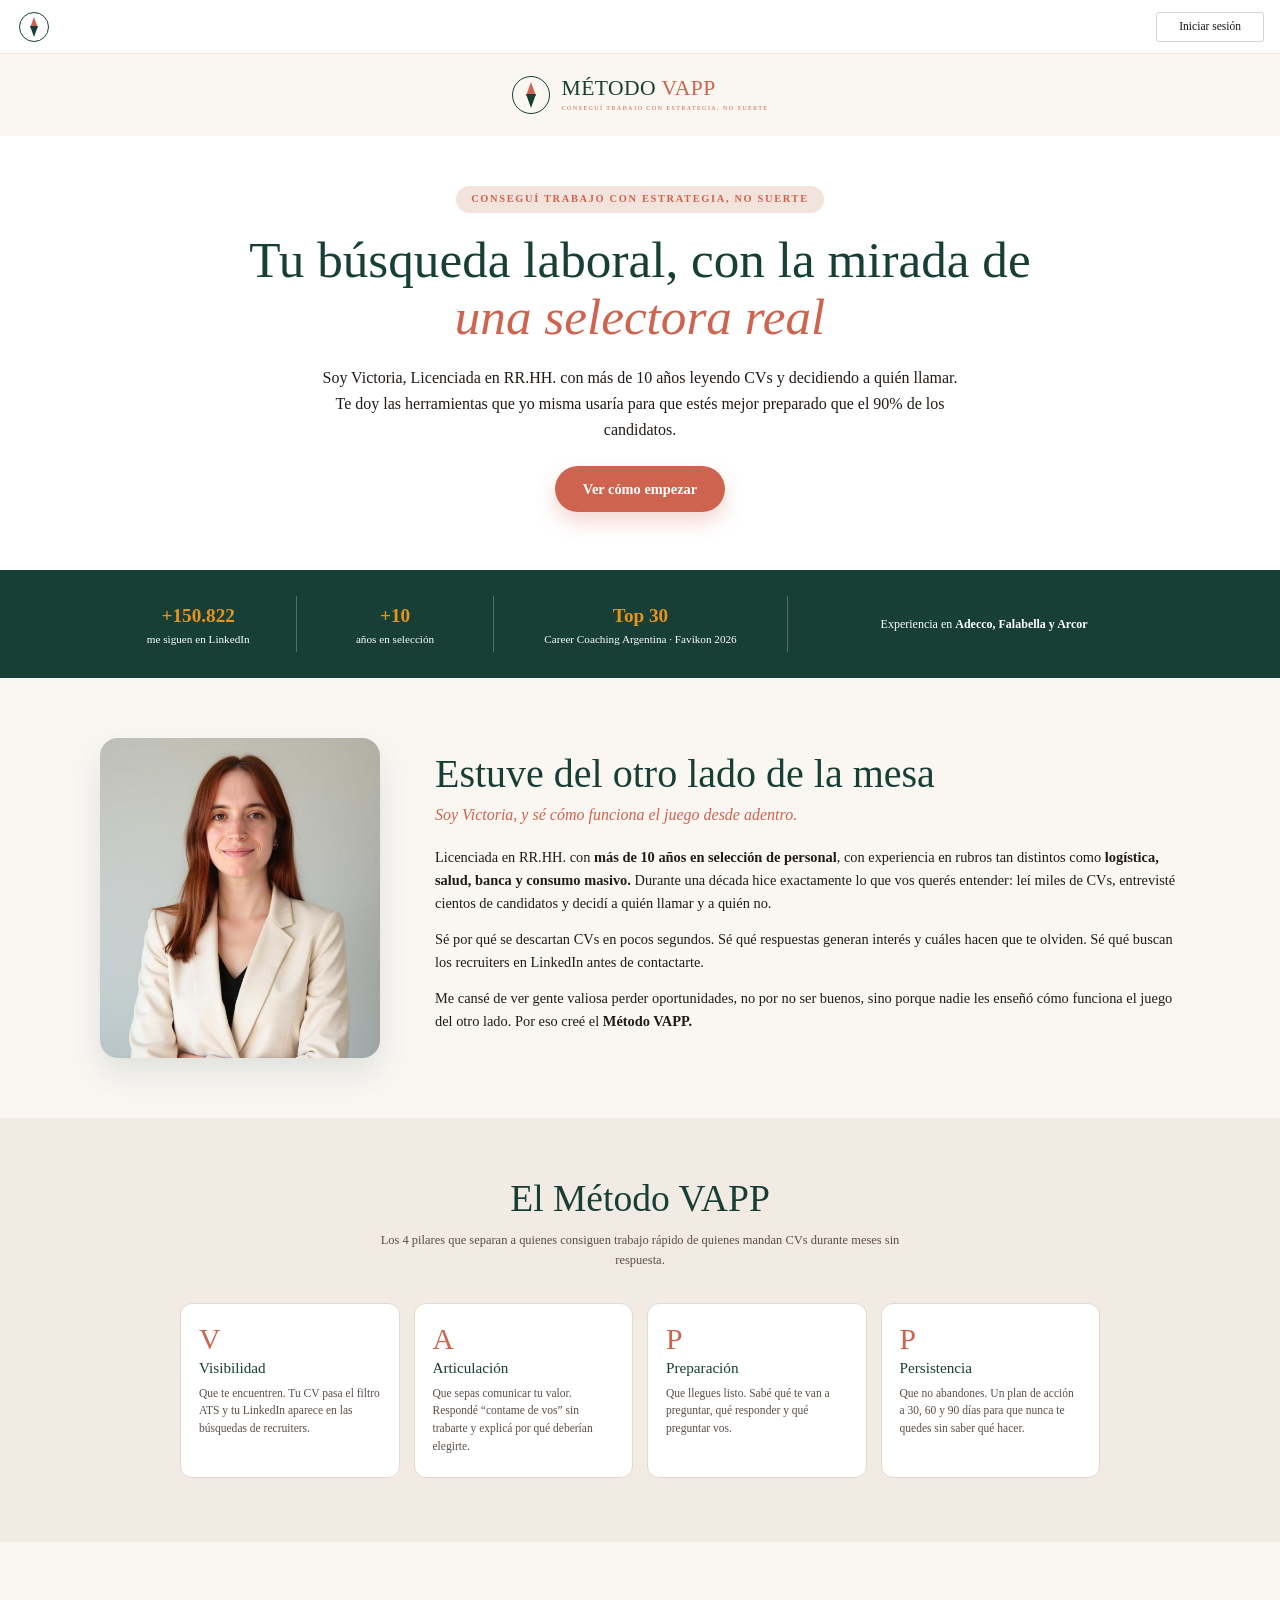
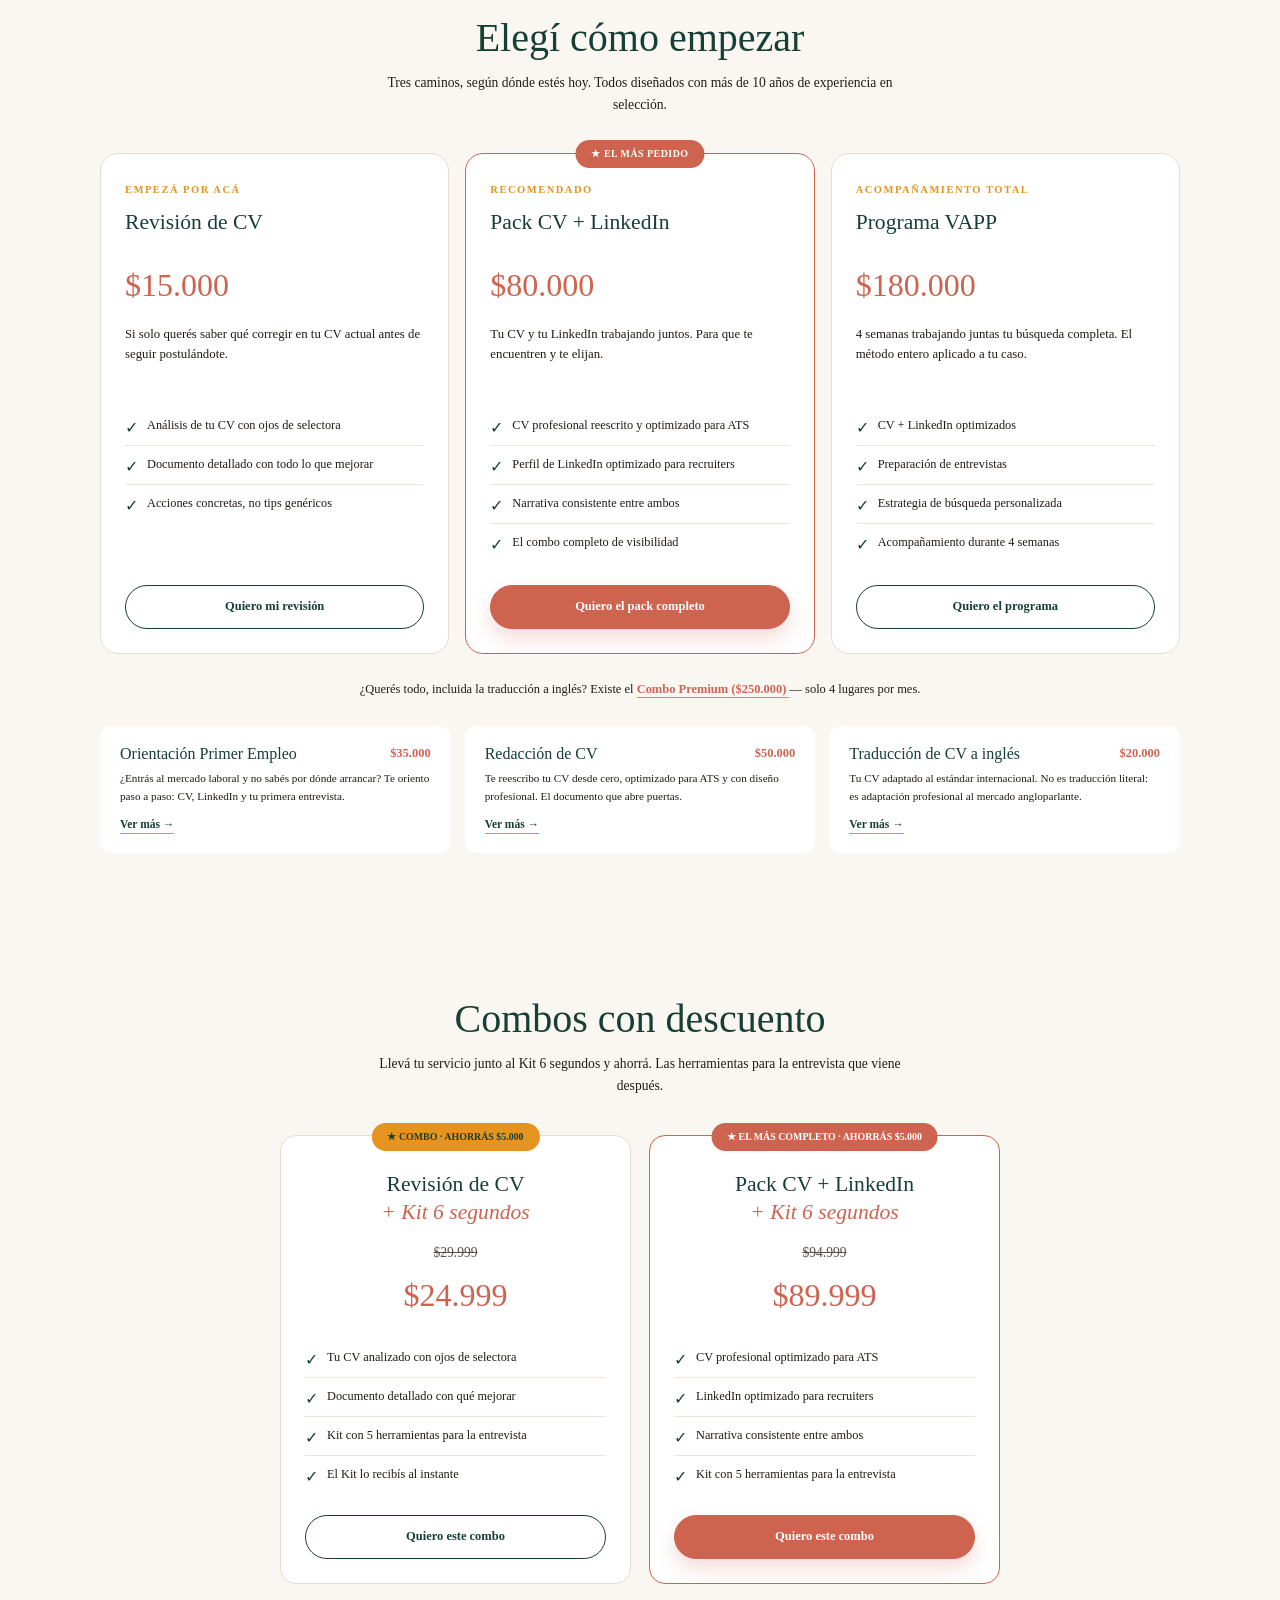
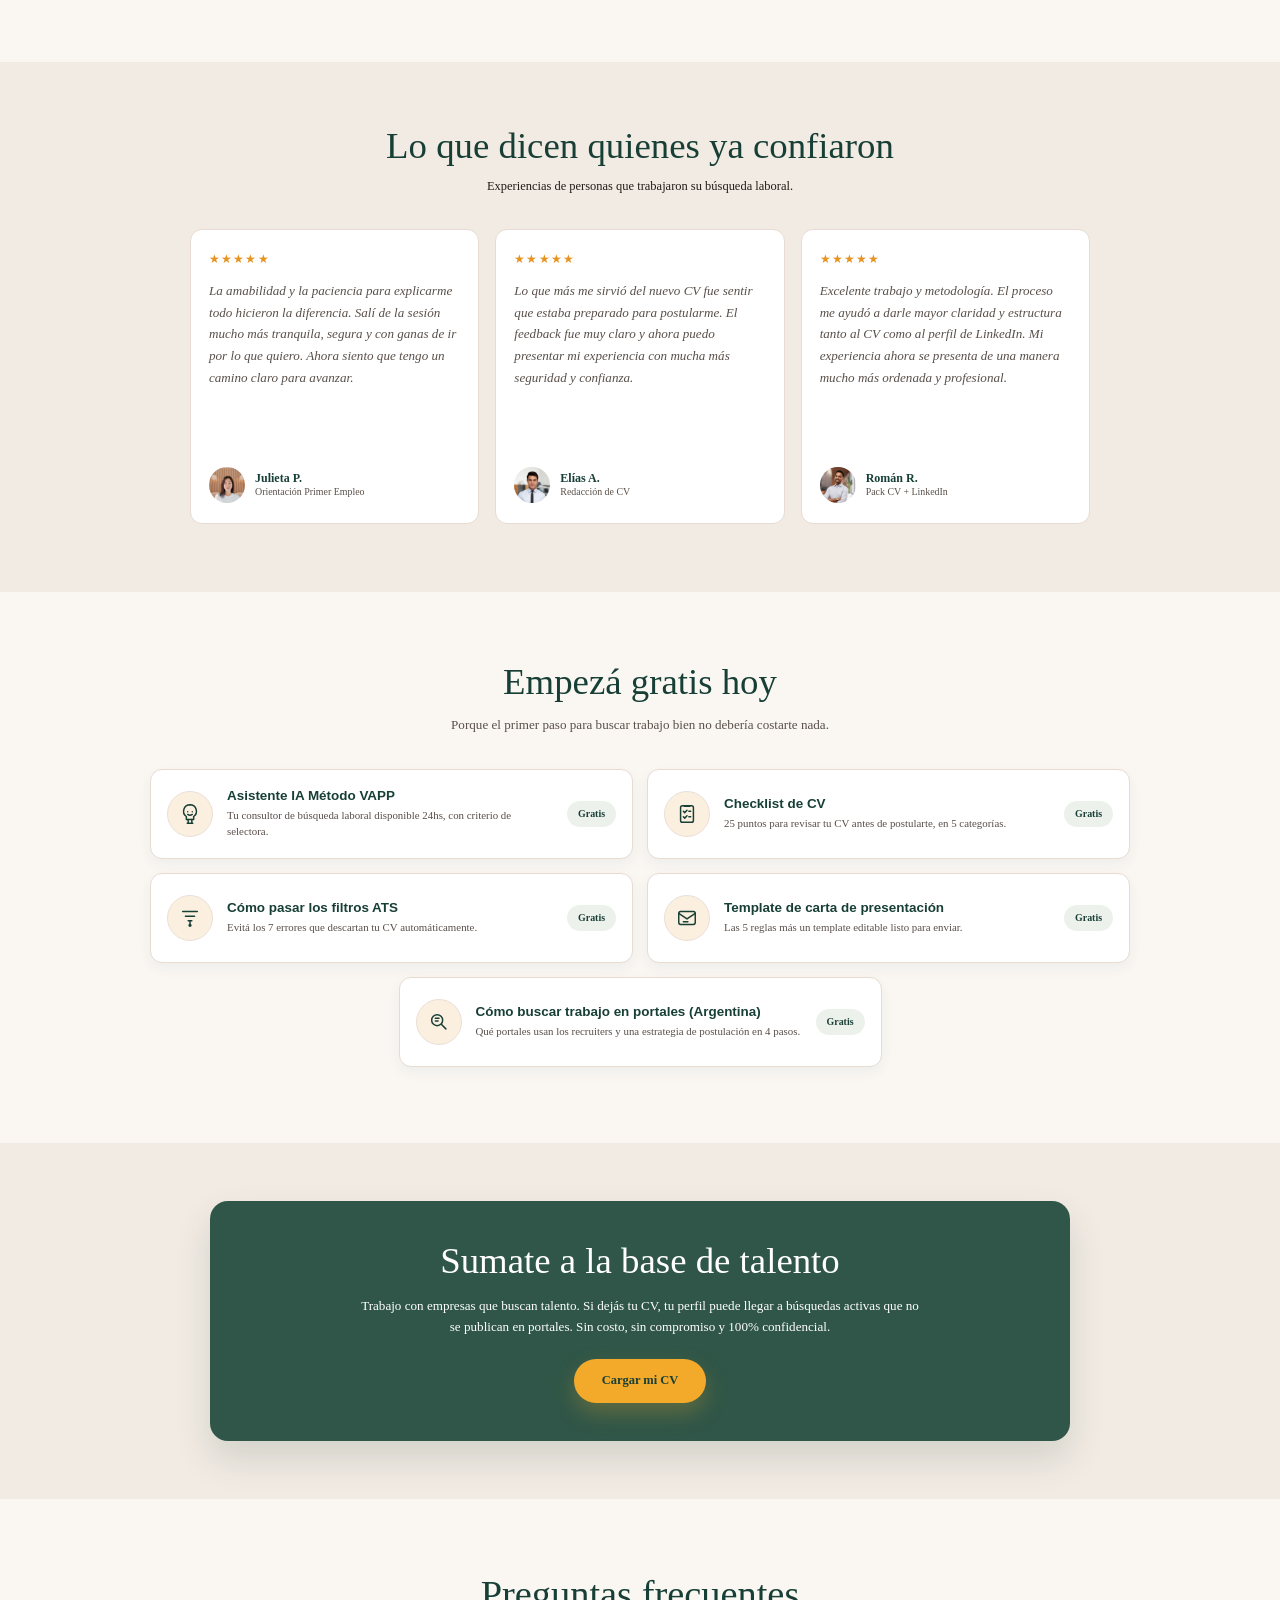
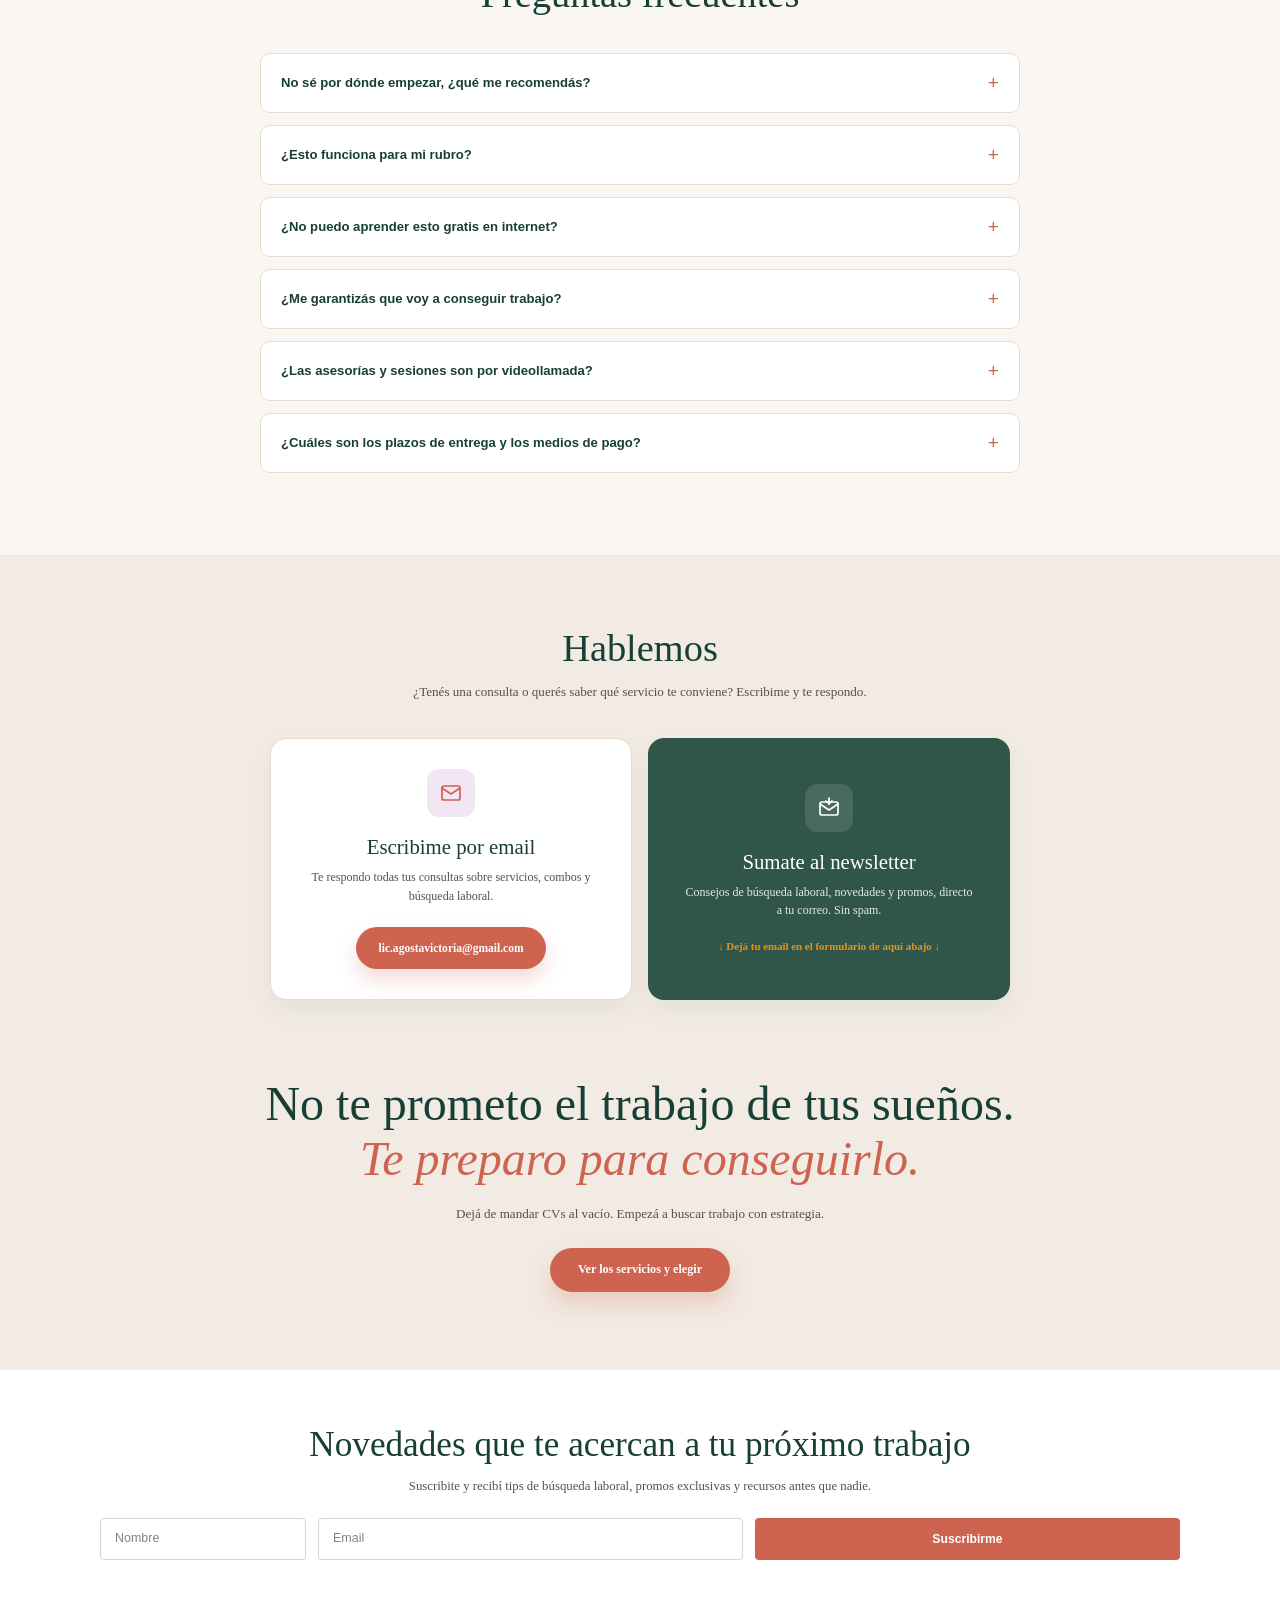
==== commit 45dcac37: "creo pagina de producto Revision del cv" ====
--- a/index.html
+++ b/index.html
@@ -16,33 +16,67 @@
     <title>Método VAPP</title>
 
     <link rel="stylesheet" href="styles.css">
+    <link rel="stylesheet" href="product.css">
    <script src="index.js" defer></script>
 </head>
 
 <body>
 
-    <!-- Encabezado -->
-    <header class="header">
-        <div class="container header__container">
-
-            <a href="#" class="header__logo" aria-label="Ir al inicio">
-                <div class="logo-icon" aria-hidden="true">
-                    <span class="logo-icon__needle"></span>
-                </div>
-
-                <div class="logo-text">
-                    <span class="logo-text__title">
-                        MÉTODO <strong>VAPP</strong>
-                    </span>
-
-                    <span class="logo-text__subtitle">
-                        Conseguí trabajo con estrategia, no suerte
-                    </span>
-                </div>
-            </a>
-
-        </div>
-    </header>
+   <!-- ========================================
+     ENCABEZADO
+========================================= -->
+
+<header class="header">
+
+    <!-- Barra superior -->
+    <div class="header__topbar">
+
+        <a
+            href="index.html"
+            class="header__symbol"
+            aria-label="Ir al inicio"
+        >
+            <span class="header__compass" aria-hidden="true"></span>
+        </a>
+
+        <a
+            href="login.html"
+            class="header__login"
+        >
+            Iniciar sesión
+        </a>
+
+    </div>
+
+
+    <!-- Franja con identidad de marca -->
+    <div class="header__brand">
+
+        <a
+            href="index.html"
+            class="header__logo"
+            aria-label="Método VAPP - Ir al inicio"
+        >
+
+            <div class="logo-icon" aria-hidden="true"></div>
+
+            <div class="logo-text">
+
+                <span class="logo-text__title">
+                    MÉTODO <strong>VAPP</strong>
+                </span>
+
+                <span class="logo-text__subtitle">
+                    Conseguí trabajo con estrategia, no suerte
+                </span>
+
+            </div>
+
+        </a>
+
+    </div>
+
+</header>
 
 
     <main>
@@ -330,7 +364,7 @@
                 </ul>
 
                 <a
-                    href="#"
+                    href="revision-cv.html"
                     class="service-card__button service-card__button--outline"
                 >
                     Quiero mi revisión
--- a/styles.css
+++ b/styles.css
@@ -64,19 +64,112 @@
     margin-inline: auto;
 }
 
-
 /* ========================================
    HEADER
 ======================================== */
 
 .header {
+    width: 100%;
+    padding: 0;
     background-color: var(--color-surface);
-    padding: 20px 0;
-}
-
-.header__container {
+}
+
+/* Barra superior */
+
+.header__topbar {
     display: flex;
+    width: 100%;
+    min-height: 54px;
+    align-items: center;
+    justify-content: space-between;
+    padding: 8px 16px;
+    border-bottom: 1px solid #eee8e2;
+    background-color: #ffffff;
+}
+
+/* Brújula superior izquierda */
+
+.header__symbol {
+    display: inline-flex;
+    width: 36px;
+    height: 36px;
+    align-items: center;
     justify-content: center;
+    flex-shrink: 0;
+}
+
+.header__compass {
+    position: relative;
+    display: block;
+    width: 30px;
+    height: 30px;
+    border: 1px solid var(--color-primary);
+    border-radius: 50%;
+}
+
+.header__compass::before,
+.header__compass::after {
+    content: "";
+    position: absolute;
+    left: 50%;
+    width: 0;
+    height: 0;
+    transform: translateX(-50%);
+}
+
+.header__compass::before {
+    top: 4px;
+    border-right: 4px solid transparent;
+    border-bottom: 11px solid var(--color-secondary);
+    border-left: 4px solid transparent;
+}
+
+.header__compass::after {
+    bottom: 4px;
+    border-top: 11px solid var(--color-primary);
+    border-right: 4px solid transparent;
+    border-left: 4px solid transparent;
+}
+
+/* Botón de inicio de sesión */
+
+.header__login {
+    display: inline-flex;
+    min-height: 30px;
+    align-items: center;
+    justify-content: center;
+    padding: 6px 22px;
+    border: 1px solid #d7d2cd;
+    border-radius: 3px;
+    background-color: #ffffff;
+    color: #161616;
+    font-family: var(--font-title);
+    font-size: 0.72rem;
+    line-height: 1;
+    transition:
+        border-color 0.2s ease,
+        background-color 0.2s ease,
+        color 0.2s ease,
+        transform 0.2s ease;
+}
+
+.header__login:hover {
+    transform: translateY(-1px);
+    border-color: var(--color-primary);
+    background-color: var(--color-primary);
+    color: #ffffff;
+}
+
+/* Franja central con la marca */
+
+.header__brand {
+    display: flex;
+    width: 100%;
+    min-height: 82px;
+    align-items: center;
+    justify-content: center;
+    padding: 14px 20px;
+    background-color: var(--color-background);
 }
 
 .header__logo {
@@ -84,11 +177,14 @@
     align-items: center;
     gap: 12px;
 }
+
+/* Brújula principal */
 
 .logo-icon {
     position: relative;
     width: 38px;
     height: 38px;
+    flex-shrink: 0;
     border: 1px solid var(--color-primary);
     border-radius: 50%;
 }
@@ -98,13 +194,13 @@
     content: "";
     position: absolute;
     left: 50%;
+    width: 0;
+    height: 0;
     transform: translateX(-50%);
 }
 
 .logo-icon::before {
     top: 5px;
-    width: 0;
-    height: 0;
     border-right: 5px solid transparent;
     border-bottom: 14px solid var(--color-secondary);
     border-left: 5px solid transparent;
@@ -112,13 +208,13 @@
 
 .logo-icon::after {
     bottom: 5px;
-    width: 0;
-    height: 0;
     border-top: 14px solid var(--color-primary);
     border-right: 5px solid transparent;
     border-left: 5px solid transparent;
 }
 
+/* Nombre y subtítulo */
+
 .logo-text {
     display: flex;
     flex-direction: column;
@@ -128,7 +224,9 @@
     color: var(--color-primary);
     font-family: var(--font-title);
     font-size: 1.35rem;
+    font-weight: normal;
     letter-spacing: 0.02em;
+    line-height: 1.1;
 }
 
 .logo-text__title strong {
@@ -137,12 +235,13 @@
 }
 
 .logo-text__subtitle {
+    margin-top: 4px;
     color: var(--color-secondary);
-    font-size: 0.42rem;
-    letter-spacing: 0.25em;
+    font-size: 0.38rem;
+    letter-spacing: 0.23em;
+    line-height: 1.3;
     text-transform: uppercase;
 }
-
 
 /* ========================================
    HERO
@@ -1594,9 +1693,7 @@
 
 
 @media (max-width: 650px) {
-  .header {
-        padding: 16px 0;
-    }
+  
 
     .hero {
         padding: 42px 0 50px;
@@ -1776,6 +1873,83 @@
 .newsletter__button {
     min-height: 46px;
 }
+
+.header__topbar {
+    min-height: 50px;
+    padding-inline: 12px;
+}
+
+.header__login {
+    padding-inline: 16px;
+}
+
+.header__brand {
+    min-height: 76px;
+}
+
+.logo-text__title {
+    font-size: 1.15rem;
+}
+
+.logo-text__subtitle {
+    max-width: 230px;
+    font-size: 0.34rem;
+}
+.header__topbar {
+    min-height: 50px;
+    padding: 7px 12px;
+}
+
+.header__symbol {
+    width: 34px;
+    height: 34px;
+}
+
+.header__compass {
+    width: 28px;
+    height: 28px;
+}
+
+.header__login {
+    min-height: 30px;
+    padding-inline: 15px;
+    font-size: 0.68rem;
+}
+
+.header__brand {
+    min-height: 76px;
+    padding: 12px 16px;
+}
+
+.logo-icon {
+    width: 34px;
+    height: 34px;
+}
+
+.logo-icon::before {
+    top: 4px;
+    border-right-width: 4px;
+    border-bottom-width: 13px;
+    border-left-width: 4px;
+}
+
+.logo-icon::after {
+    bottom: 4px;
+    border-top-width: 13px;
+    border-right-width: 4px;
+    border-left-width: 4px;
+}
+
+.logo-text__title {
+    font-size: 1.15rem;
+}
+
+.logo-text__subtitle {
+    max-width: 230px;
+    font-size: 0.33rem;
+    letter-spacing: 0.18em;
+}
+
 }
 
 
--- a/product.css
+++ b/product.css
@@ -0,0 +1,613 @@
+/* ========================================
+   VARIABLES Y RESET
+======================================== */
+
+:root {
+    --green: #173f36;
+    --coral: #ce634f;
+    --red: #ff1744;
+    --text: #211b17;
+    --gray-background: #f5f5f5;
+    --border: #dddddd;
+    --cream: #fbf7ee;
+}
+
+* {
+    box-sizing: border-box;
+    margin: 0;
+    padding: 0;
+}
+
+html {
+    scroll-behavior: smooth;
+}
+
+body {
+    min-width: 320px;
+    background-color: #ffffff;
+    color: var(--text);
+    font-family: Georgia, "Times New Roman", serif;
+    font-size: 16px;
+}
+
+button,
+input,
+textarea {
+    font: inherit;
+}
+
+button {
+    cursor: pointer;
+}
+
+a {
+    color: inherit;
+    text-decoration: none;
+}
+
+.page-container {
+    width: min(80%, 1220px);
+    margin-inline: auto;
+}
+
+
+/* ========================================
+   ENCABEZADO
+======================================== */
+
+.topbar {
+    display: flex;
+    min-height: 65px;
+    align-items: center;
+    justify-content: space-between;
+    padding: 8px 9.5%;
+    border-bottom: 1px solid #eeeeee;
+    background-color: #ffffff;
+}
+
+.topbar__logo {
+    display: block;
+    width: 35px;
+    height: 35px;
+}
+
+.topbar__logo svg {
+    display: block;
+    width: 100%;
+    height: 100%;
+}
+
+.topbar__logo circle {
+    fill: none;
+    stroke: var(--green);
+    stroke-width: 1.2;
+}
+
+.needle--coral {
+    fill: var(--coral);
+}
+
+.needle--green {
+    fill: var(--green);
+}
+
+.topbar__login {
+    min-width: 100px;
+    padding: 7px 14px;
+    border: 1px solid #cccccc;
+    background-color: #ffffff;
+    color: #111111;
+    font-size: 0.69rem;
+    text-align: center;
+}
+
+.topbar__login:hover {
+    background-color: #fafafa;
+}
+
+
+/* ========================================
+   PRODUCTO
+======================================== */
+
+.product {
+    padding: 28px 0 30px;
+    background-color: var(--gray-background);
+}
+
+.product__layout {
+    display: grid;
+    align-items: start;
+    grid-template-columns: minmax(0, 1fr) 280px;
+    gap: 55px;
+}
+
+.product__content {
+    padding-top: 3px;
+}
+
+.product__title {
+    margin-bottom: 13px;
+    color: #151515;
+    font-size: 1.6rem;
+    line-height: 1.2;
+}
+
+.product__title span {
+    font-weight: inherit;
+}
+
+.product__summary {
+    display: inline;
+    font-size: 0.72rem;
+    line-height: 1.5;
+}
+
+.product__summary a {
+    color: var(--red);
+}
+
+.product__summary a:hover {
+    text-decoration: underline;
+}
+
+
+/* ========================================
+   PAGO
+======================================== */
+
+.payment {
+    width: 285px;
+    margin-top: 30px;
+}
+
+.payment__price {
+    margin-bottom: 4px;
+    font-size: 1.05rem;
+}
+
+.payment__button {
+    display: block;
+    width: 100%;
+    min-height: 31px;
+    padding: 6px 13px;
+    border: 0;
+    border-radius: 2px;
+    background-color: var(--red);
+    color: #ffffff;
+    font-size: 0.67rem;
+    font-weight: bold;
+}
+
+.payment__button:hover {
+    filter: brightness(0.94);
+}
+
+.payment__caption {
+    margin-top: 7px;
+    font-size: 0.55rem;
+    line-height: 1.4;
+}
+
+.payment__more {
+    display: inline-block;
+    margin-top: 4px;
+    color: var(--red);
+    font-size: 0.58rem;
+}
+
+.payment__more:hover {
+    text-decoration: underline;
+}
+
+
+/* ========================================
+   PORTADA
+======================================== */
+
+.product__cover {
+    display: flex;
+    justify-content: center;
+}
+
+.cover {
+    position: relative;
+    width: 255px;
+    min-height: 310px;
+    padding: 25px 19px 16px;
+    border: 1px solid #f0ece3;
+    background-color: var(--cream);
+    box-shadow: 0 4px 15px rgb(0 0 0 / 4%);
+    text-align: center;
+}
+
+.cover::before {
+    content: "";
+    position: absolute;
+    inset: 9px;
+    border: 1px solid #e8dfd2;
+}
+
+.cover > * {
+    position: relative;
+    z-index: 1;
+}
+
+.cover__brand {
+    color: var(--coral);
+    font-family: Arial, Helvetica, sans-serif;
+    font-size: 0.44rem;
+    letter-spacing: 0.2em;
+}
+
+.cover__title {
+    margin-top: 22px;
+    color: var(--green);
+    font-size: 1.75rem;
+    line-height: 1.1;
+}
+
+.cover__subtitle {
+    margin-top: 6px;
+    color: var(--coral);
+    font-size: 0.82rem;
+    line-height: 1.2;
+}
+
+.cover__drawing {
+    display: block;
+    width: 150px;
+    margin: 21px auto 0;
+    fill: none;
+    stroke: #aa6b4e;
+    stroke-linecap: round;
+    stroke-linejoin: round;
+    stroke-width: 2;
+}
+
+.cover__drawing .paper {
+    fill: rgb(255 255 255 / 48%);
+}
+
+.cover__drawing .paper--back {
+    fill: #ebe6dc;
+    stroke: none;
+}
+
+.cover__footer {
+    margin-top: 3px;
+    color: #906f5e;
+    font-family: Arial, Helvetica, sans-serif;
+    font-size: 0.42rem;
+}
+
+
+/* ========================================
+   INFORMACIÓN
+======================================== */
+
+.information {
+    padding: 39px 0 57px;
+    background-color: #ffffff;
+}
+
+.information__title {
+    margin-bottom: 18px;
+    font-size: 0.95rem;
+}
+
+.information p {
+    max-width: 990px;
+    margin-bottom: 14px;
+    font-size: 0.7rem;
+    line-height: 1.55;
+}
+
+.information h3 {
+    margin: 13px 0 8px;
+    font-size: 0.7rem;
+    font-weight: normal;
+}
+
+.information ul {
+    max-width: 940px;
+    margin: 0 0 16px;
+    padding-left: 21px;
+    font-size: 0.69rem;
+    line-height: 1.38;
+}
+
+.excluded-list p {
+    margin-bottom: 11px;
+}
+
+
+/* ========================================
+   ARCHIVO INCLUIDO
+======================================== */
+
+.included {
+    padding: 25px 0 22px;
+    background-color: #ffffff;
+}
+
+.included__container {
+    width: min(72%, 980px);
+    margin-inline: auto;
+}
+
+.included__title {
+    margin-bottom: 25px;
+    font-size: 1.45rem;
+    text-align: center;
+}
+
+.file-card {
+    display: flex;
+    min-height: 49px;
+    align-items: center;
+    justify-content: space-between;
+    gap: 20px;
+    padding: 10px 12px;
+    box-shadow: 0 2px 13px rgb(0 0 0 / 8%);
+}
+
+.file-card__name {
+    overflow: hidden;
+    font-size: 0.61rem;
+    text-overflow: ellipsis;
+    white-space: nowrap;
+}
+
+.file-card__icon {
+    display: flex;
+    width: 28px;
+    height: 28px;
+    align-items: center;
+    justify-content: center;
+    flex-shrink: 0;
+    border-radius: 2px;
+    background-color: #ff8a16;
+    color: #ffffff;
+    font-family: Arial, Helvetica, sans-serif;
+    font-size: 0.46rem;
+    font-weight: bold;
+}
+
+
+/* ========================================
+   AYUDA
+======================================== */
+
+.help {
+    padding: 30px 0 43px;
+    text-align: center;
+}
+
+.help__icon {
+    display: flex;
+    width: 31px;
+    height: 31px;
+    align-items: center;
+    justify-content: center;
+    margin: 0 auto 9px;
+    border: 1.5px solid #111111;
+    border-radius: 50%;
+    font-size: 1rem;
+}
+
+.help__text {
+    margin-bottom: 11px;
+    font-size: 0.68rem;
+}
+
+.help__button {
+    min-width: 125px;
+    min-height: 30px;
+    padding: 6px 13px;
+    border: 1px solid #cccccc;
+    background-color: #ffffff;
+    color: #111111;
+    font-size: 0.63rem;
+    font-weight: bold;
+}
+
+.help__button:hover {
+    background-color: #fafafa;
+}
+
+
+/* ========================================
+   PIE
+======================================== */
+
+.footer {
+    padding: 19px 20px;
+    background-color: #f4f4f4;
+    color: #777777;
+    font-size: 0.58rem;
+    text-align: center;
+}
+
+
+/* ========================================
+   MODAL
+======================================== */
+
+.consultation-dialog {
+    width: min(90%, 440px);
+    padding: 0;
+    border: 0;
+    border-radius: 3px;
+    background-color: #ffffff;
+    box-shadow: 0 15px 40px rgb(0 0 0 / 22%);
+}
+
+.consultation-dialog::backdrop {
+    background-color: rgb(0 0 0 / 58%);
+}
+
+.consultation-dialog__header {
+    display: flex;
+    align-items: center;
+    justify-content: space-between;
+    gap: 20px;
+    padding: 16px 20px;
+    border-bottom: 1px solid #dddddd;
+}
+
+.consultation-dialog__header h2 {
+    font-size: 1.12rem;
+}
+
+.consultation-dialog__close {
+    padding: 0;
+    border: 0;
+    background-color: transparent;
+    color: #777777;
+    font-family: Arial, Helvetica, sans-serif;
+    font-size: 1.25rem;
+}
+
+.consultation-form {
+    display: flex;
+    flex-direction: column;
+    padding: 19px 20px 25px;
+}
+
+.consultation-form label {
+    margin: 0 0 5px;
+    font-size: 0.67rem;
+    font-weight: bold;
+}
+
+.consultation-form input,
+.consultation-form textarea {
+    width: 100%;
+    margin-bottom: 13px;
+    padding: 7px 8px;
+    border: 1px solid #cccccc;
+    border-radius: 2px;
+    outline: none;
+}
+
+.consultation-form input:focus,
+.consultation-form textarea:focus {
+    border-color: #999999;
+}
+
+.consultation-form textarea {
+    resize: vertical;
+}
+
+.consultation-form__submit {
+    align-self: flex-start;
+    min-width: 125px;
+    min-height: 33px;
+    padding: 7px 14px;
+    border: 0;
+    border-radius: 2px;
+    background-color: var(--red);
+    color: #ffffff;
+    font-size: 0.68rem;
+    font-weight: bold;
+}
+
+.consultation-dialog__footer {
+    padding: 13px 20px;
+    border-top: 1px solid #dddddd;
+    background-color: #fafafa;
+    font-size: 0.68rem;
+}
+
+
+/* ========================================
+   RESPONSIVE
+======================================== */
+
+@media (max-width: 850px) {
+
+    .page-container {
+        width: 88%;
+    }
+
+    .product__layout {
+        grid-template-columns: minmax(0, 1fr) 235px;
+        gap: 35px;
+    }
+
+    .cover {
+        width: 225px;
+    }
+
+}
+
+
+@media (max-width: 650px) {
+
+    .topbar {
+        min-height: 57px;
+        padding-inline: 18px;
+    }
+
+    .product {
+        padding: 25px 0 31px;
+    }
+
+    .product__layout {
+        grid-template-columns: 1fr;
+        gap: 28px;
+    }
+
+    .product__cover {
+        grid-row: 1;
+    }
+
+    .product__content {
+        grid-row: 2;
+    }
+
+    .cover {
+        width: 230px;
+    }
+
+    .product__title {
+        font-size: 1.42rem;
+    }
+
+    .payment {
+        width: 100%;
+        max-width: 360px;
+    }
+
+    .information {
+        padding: 34px 0 43px;
+    }
+
+    .included__container {
+        width: 88%;
+    }
+
+    .file-card__name {
+        white-space: normal;
+    }
+
+}
+
+
+@media (max-width: 420px) {
+
+    .page-container {
+        width: 90%;
+    }
+
+    .cover {
+        width: 215px;
+    }
+
+    .product__title span {
+        display: block;
+        margin-top: 3px;
+    }
+
+}
